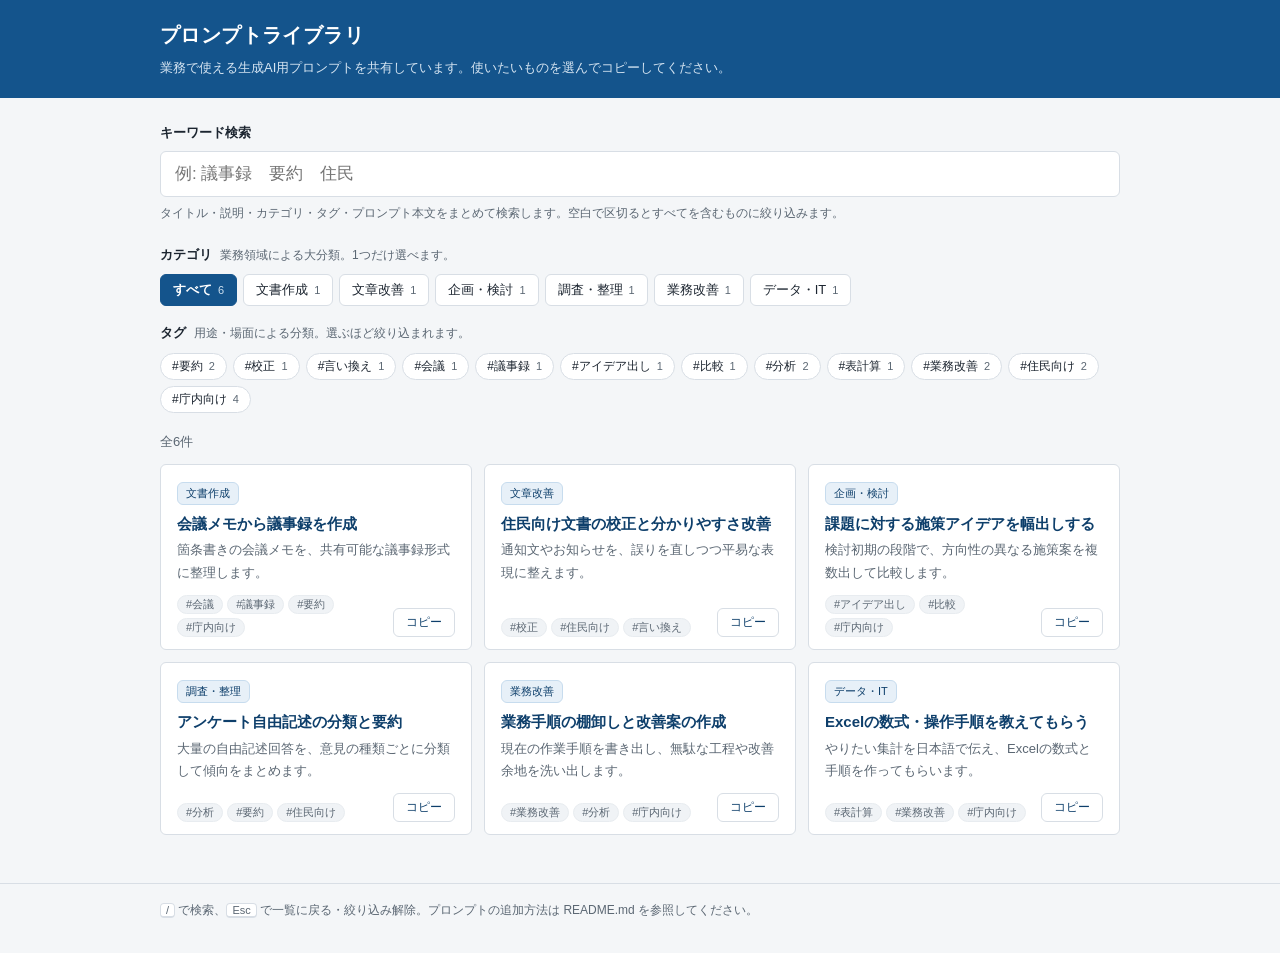
==== index.html @ f51a7790 "静的プロンプトライブラリの初期版を追加 庁内でAI用プロンプトを共有するための静的サイト。Markdownを原本とし、 DB・サーバサイド処理・外部CDN・ビルド工程を一切使用しない構成。  - pr" ====
<!DOCTYPE html>
<html lang="ja">
<head>
<meta charset="utf-8">
<meta name="viewport" content="width=device-width, initial-scale=1">
<title>プロンプトライブラリ</title>
<link rel="icon" href="data:image/svg+xml,%3Csvg xmlns=%27http://www.w3.org/2000/svg%27 viewBox=%270 0 16 16%27%3E%3Crect width=%2716%27 height=%2716%27 rx=%273%27 fill=%27%2314548c%27/%3E%3Cpath d=%27M4 5h8M4 8h8M4 11h5%27 stroke=%27%23fff%27 stroke-width=%271.5%27 stroke-linecap=%27round%27/%3E%3C/svg%3E">
<link rel="stylesheet" href="css/style.css">
</head>
<body>

<header class="site-header">
  <div class="container">
    <h1 class="site-title">プロンプトライブラリ</h1>
    <p class="site-lead">業務で使える生成AI用プロンプトを共有しています。使いたいものを選んでコピーしてください。</p>
  </div>
</header>

<main class="container">

  <div id="status" class="status">読み込んでいます…</div>

  <div id="app" hidden>

    <!-- 一覧 -->
    <div id="list-view">

      <div class="search-box">
        <label class="search-label" for="search">キーワード検索</label>
        <input id="search" class="search-input" type="search" autocomplete="off"
               placeholder="例: 議事録　要約　住民" aria-describedby="search-hint">
        <p id="search-hint" class="search-hint">
          タイトル・説明・カテゴリ・タグ・プロンプト本文をまとめて検索します。空白で区切るとすべてを含むものに絞り込みます。
        </p>
      </div>

      <section class="filter-group">
        <h2 class="filter-title">カテゴリ<span class="filter-note">業務領域による大分類。1つだけ選べます。</span></h2>
        <div id="category-filter" class="chips"></div>
      </section>

      <section class="filter-group">
        <h2 class="filter-title">タグ<span class="filter-note">用途・場面による分類。選ぶほど絞り込まれます。</span></h2>
        <div id="tag-filter" class="chips"></div>
      </section>

      <div id="active-filters" class="active-filters" hidden></div>

      <div class="results-header">
        <span id="count" class="count"></span>
      </div>

      <div id="results" class="results"></div>
    </div>

    <!-- 詳細 -->
    <article id="detail-view" class="detail" tabindex="-1" hidden></article>

  </div>
</main>

<footer class="site-footer">
  <div class="container">
    <p><kbd>/</kbd> で検索、<kbd>Esc</kbd> で一覧に戻る・絞り込み解除。プロンプトの追加方法は README.md を参照してください。</p>
  </div>
</footer>

<div id="live-region" class="sr-only" role="status" aria-live="polite"></div>

<script src="js/markdown.js"></script>
<script src="js/app.js"></script>
</body>
</html>
---- css/style.css ----
/* Prompt Library — 画面スタイル（外部フォント・CDN 不使用） */

:root {
  --ink: #1c2530;
  --ink-soft: #5b6773;
  --line: #d8dee5;
  --line-soft: #e8ecf0;
  --bg: #f4f6f8;
  --panel: #ffffff;
  --accent: #14548c;
  --accent-dark: #0e3f6b;
  --accent-soft: #e7f0f8;
  --radius: 6px;
}

* { box-sizing: border-box; }

/* hidden 属性を .active-filters などの display 指定より優先させる */
[hidden] { display: none !important; }

html { scroll-behavior: smooth; }

body {
  margin: 0;
  background: var(--bg);
  color: var(--ink);
  font-family: "Meiryo", "Yu Gothic UI", "Yu Gothic", "Hiragino Kaku Gothic ProN", sans-serif;
  font-size: 15px;
  line-height: 1.75;
}

.container {
  max-width: 1000px;
  margin: 0 auto;
  padding: 0 20px;
}

/* ---------- ヘッダー / フッター ---------- */

.site-header {
  background: var(--accent);
  color: #fff;
  padding: 18px 0;
}

.site-title {
  margin: 0;
  font-size: 20px;
  letter-spacing: .02em;
}

.site-lead {
  margin: 4px 0 0;
  font-size: 13px;
  color: #d6e5f2;
}

.site-footer {
  margin-top: 48px;
  padding: 16px 0 32px;
  border-top: 1px solid var(--line);
  color: var(--ink-soft);
  font-size: 12px;
}

.site-footer p { margin: 0; }

kbd {
  border: 1px solid var(--line);
  border-bottom-width: 2px;
  border-radius: 4px;
  padding: 0 5px;
  background: #fff;
  font-family: inherit;
  font-size: 11px;
}

/* ---------- 状態表示 ---------- */

.status {
  margin: 32px 0;
  color: var(--ink-soft);
}

.error {
  background: #fdf2f2;
  border: 1px solid #e6b8b8;
  border-left: 4px solid #b23b3b;
  border-radius: var(--radius);
  padding: 16px 20px;
  color: #7a2626;
}

.error p { margin: 0 0 8px; }
.error p:last-child { margin-bottom: 0; }
.error-hint { font-size: 13px; }

.notice {
  margin: 0 0 10px;
  padding: 8px 12px;
  background: #fdf7e3;
  border: 1px solid #e3d49a;
  border-radius: var(--radius);
  font-size: 13px;
  color: #6b5514;
}

/* ---------- 検索 ---------- */

.search-box {
  margin: 24px 0 20px;
}

.search-label {
  display: block;
  font-size: 13px;
  font-weight: bold;
  margin-bottom: 6px;
}

.search-input {
  width: 100%;
  padding: 12px 14px;
  font-size: 17px;
  font-family: inherit;
  color: var(--ink);
  background: var(--panel);
  border: 1px solid var(--line);
  border-radius: var(--radius);
}

.search-input:focus {
  outline: 2px solid var(--accent);
  outline-offset: 1px;
  border-color: var(--accent);
}

.search-hint {
  margin: 6px 0 0;
  font-size: 12px;
  color: var(--ink-soft);
}

/* ---------- 絞り込み ---------- */

.filter-group { margin-bottom: 16px; }

.filter-title {
  margin: 0 0 8px;
  font-size: 13px;
  font-weight: bold;
}

.filter-note {
  margin-left: 8px;
  font-weight: normal;
  color: var(--ink-soft);
  font-size: 12px;
}

.chips {
  display: flex;
  flex-wrap: wrap;
  gap: 6px;
}

.chip {
  display: inline-flex;
  align-items: center;
  gap: 6px;
  font: inherit;
  font-size: 13px;
  line-height: 1.4;
  cursor: pointer;
  background: var(--panel);
  color: var(--ink);
  border: 1px solid var(--line);
}

/* カテゴリは四角い区分、タグは丸いピルにして役割の違いを見た目で示す */
.chip-category {
  padding: 6px 12px;
  border-radius: var(--radius);
}

.chip-tag {
  padding: 4px 11px;
  border-radius: 999px;
  font-size: 12px;
}

.chip:hover { border-color: var(--accent); color: var(--accent); }

.chip:focus-visible {
  outline: 2px solid var(--accent);
  outline-offset: 1px;
}

.chip.is-on {
  background: var(--accent);
  border-color: var(--accent);
  color: #fff;
  font-weight: bold;
}

.chip.is-on:hover { background: var(--accent-dark); color: #fff; }

.chip.is-empty {
  color: #a7b0b9;
  background: #fafbfc;
}

.chip-count {
  font-size: 11px;
  color: var(--ink-soft);
  font-weight: normal;
}

.chip.is-on .chip-count { color: #cfe1f0; }
.chip.is-empty .chip-count { color: #bcc4cc; }

/* ---------- 現在の絞り込み ---------- */

.active-filters {
  display: flex;
  flex-wrap: wrap;
  align-items: center;
  gap: 8px;
  margin: 16px 0;
  padding: 10px 14px;
  background: var(--accent-soft);
  border: 1px solid #c7dcee;
  border-radius: var(--radius);
}

.active-label {
  font-size: 12px;
  font-weight: bold;
  color: var(--accent-dark);
}

.active-item {
  display: inline-flex;
  align-items: center;
  gap: 6px;
  font: inherit;
  font-size: 12px;
  padding: 3px 10px;
  background: var(--panel);
  border: 1px solid #b6cfe3;
  border-radius: 999px;
  color: var(--accent-dark);
  cursor: pointer;
}

.active-item:hover { background: #fff0f0; border-color: #d09a9a; color: #8a2b2b; }
.active-x { font-size: 14px; line-height: 1; }

.active-reset {
  margin-left: auto;
  font: inherit;
  font-size: 12px;
  padding: 3px 10px;
  background: transparent;
  border: 1px solid var(--accent);
  border-radius: var(--radius);
  color: var(--accent-dark);
  cursor: pointer;
}

.active-reset:hover { background: var(--accent); color: #fff; }

/* ---------- 一覧 ---------- */

.results-header {
  display: flex;
  align-items: baseline;
  margin: 18px 0 10px;
}

.count { font-size: 13px; color: var(--ink-soft); }

.results {
  display: grid;
  grid-template-columns: repeat(auto-fill, minmax(300px, 1fr));
  gap: 12px;
}

.card {
  display: flex;
  flex-direction: column;
  background: var(--panel);
  border: 1px solid var(--line);
  border-radius: var(--radius);
}

.card:hover { border-color: var(--accent); }

.card-main {
  display: block;
  padding: 14px 16px 10px;
  text-decoration: none;
  color: inherit;
  flex: 1;
}

.card-main:focus-visible {
  outline: 2px solid var(--accent);
  outline-offset: -2px;
}

.card-category {
  display: inline-block;
  font-size: 11px;
  padding: 1px 8px;
  border-radius: var(--radius);
  background: var(--accent-soft);
  color: var(--accent-dark);
  border: 1px solid #c7dcee;
}

.card-title {
  margin: 8px 0 4px;
  font-size: 15px;
  line-height: 1.5;
  color: var(--accent-dark);
}

.card-main:hover .card-title { text-decoration: underline; }

.card-description {
  margin: 0;
  font-size: 13px;
  color: var(--ink-soft);
}

.card-footer {
  display: flex;
  align-items: flex-end;
  justify-content: space-between;
  gap: 10px;
  padding: 0 16px 12px;
}

.card-tags, .detail-tags {
  display: flex;
  flex-wrap: wrap;
  gap: 4px;
}

.tag {
  font-size: 11px;
  padding: 1px 8px;
  border-radius: 999px;
  background: #f0f3f6;
  border: 1px solid var(--line-soft);
  color: var(--ink-soft);
}

.tag-button {
  font-family: inherit;
  cursor: pointer;
}

.tag-button:hover {
  background: var(--accent-soft);
  border-color: #c7dcee;
  color: var(--accent-dark);
}

.tag-button:focus-visible {
  outline: 2px solid var(--accent);
  outline-offset: 1px;
}

.empty {
  grid-column: 1 / -1;
  padding: 32px 0;
  text-align: center;
  color: var(--ink-soft);
}

.link-button {
  font: inherit;
  background: none;
  border: none;
  padding: 0 0 0 6px;
  color: var(--accent);
  text-decoration: underline;
  cursor: pointer;
}

/* ---------- ボタン ---------- */

.button {
  font: inherit;
  cursor: pointer;
  border-radius: var(--radius);
  white-space: nowrap;
}

.button:focus-visible {
  outline: 2px solid var(--accent);
  outline-offset: 2px;
}

.button-primary {
  padding: 10px 22px;
  font-size: 15px;
  font-weight: bold;
  background: var(--accent);
  border: 1px solid var(--accent);
  color: #fff;
}

.button-primary:hover { background: var(--accent-dark); }

.button-quiet {
  padding: 3px 12px;
  font-size: 12px;
  background: var(--panel);
  border: 1px solid var(--line);
  color: var(--accent-dark);
}

.button-quiet:hover { border-color: var(--accent); background: var(--accent-soft); }

.button.is-done {
  background: #1c6b45;
  border-color: #1c6b45;
  color: #fff;
}

/* ---------- 詳細 ---------- */

.detail { padding-bottom: 8px; }

.back-link {
  display: inline-block;
  margin: 20px 0 12px;
  font-size: 13px;
  color: var(--accent);
}

.detail-header {
  padding-bottom: 14px;
  border-bottom: 1px solid var(--line);
}

.detail-title {
  margin: 8px 0 6px;
  font-size: 22px;
  line-height: 1.5;
}

.detail-description {
  margin: 0 0 10px;
  color: var(--ink-soft);
}

.detail-section { margin-top: 24px; }

.detail-section h3 {
  margin: 0 0 8px;
  font-size: 15px;
  padding-left: 9px;
  border-left: 4px solid var(--accent);
}

.prose { font-size: 14px; }
.prose p { margin: 0 0 8px; }
.prose ul, .prose ol { margin: 0 0 8px; padding-left: 1.6em; }
.prose code {
  background: #eef1f4;
  border-radius: 3px;
  padding: 1px 4px;
  font-size: 13px;
}

.prompt-bar {
  display: flex;
  align-items: center;
  justify-content: space-between;
  gap: 12px;
  flex-wrap: wrap;
  margin-bottom: 10px;
}

.prompt-bar h3 { margin: 0; }

.prompt-body {
  margin: 0;
  padding: 16px 18px;
  background: var(--panel);
  border: 1px solid var(--line);
  border-radius: var(--radius);
  font-family: "Consolas", "Menlo", "Yu Gothic", monospace;
  font-size: 13.5px;
  line-height: 1.85;
  white-space: pre-wrap;
  word-break: break-word;
  overflow-wrap: anywhere;
}

/* ---------- 補助 ---------- */

.sr-only {
  position: absolute;
  width: 1px;
  height: 1px;
  padding: 0;
  margin: -1px;
  overflow: hidden;
  clip: rect(0 0 0 0);
  white-space: nowrap;
  border: 0;
}

@media (max-width: 640px) {
  .results { grid-template-columns: 1fr; }
  .container { padding: 0 14px; }
  .active-reset { margin-left: 0; }
}

/* 詳細を開いたときにフォーカスを移すが、輪郭線は表示しない */
.detail:focus { outline: none; }
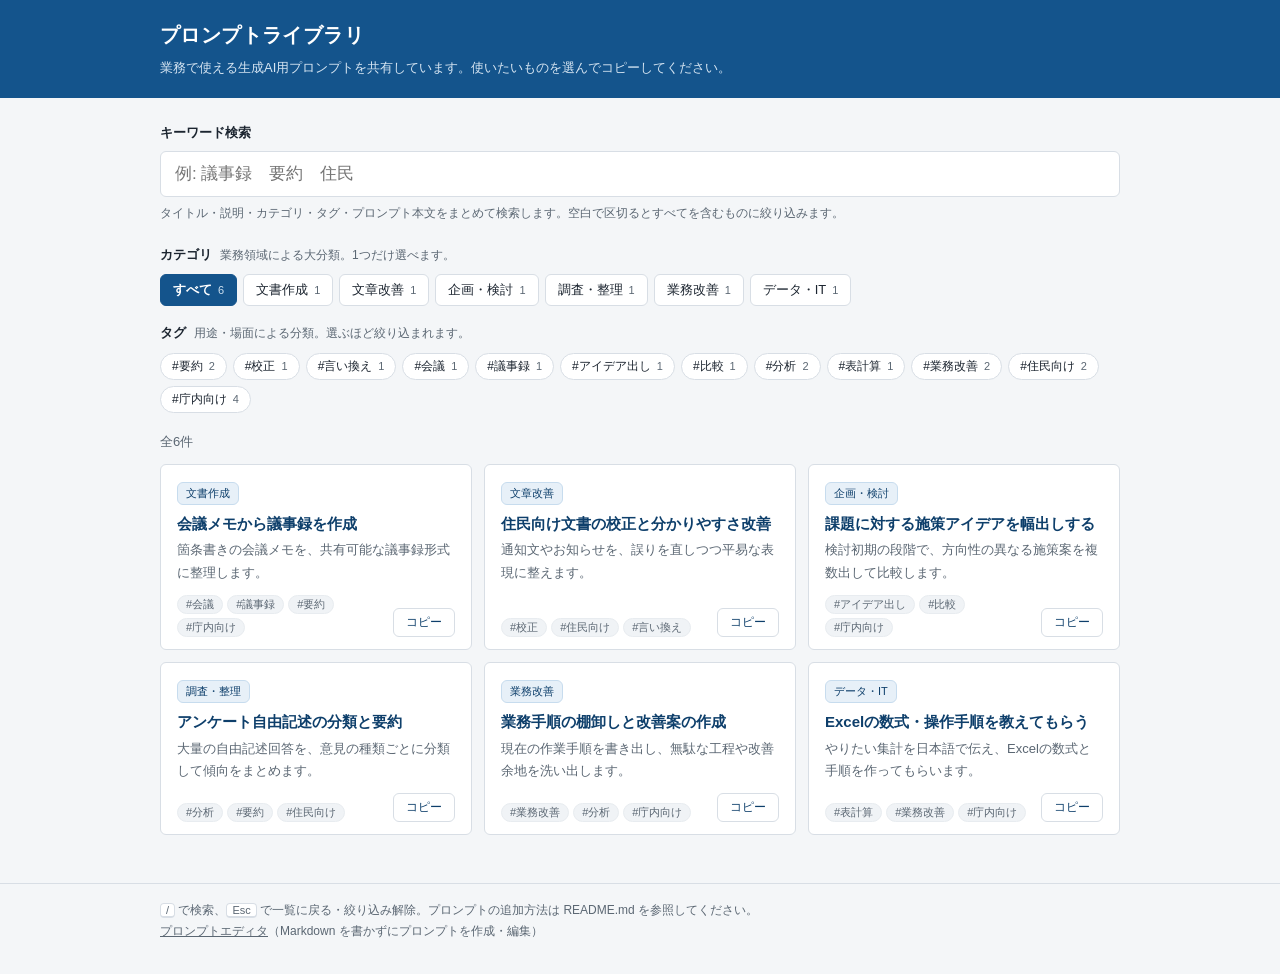
==== commit 0073bafc: "プロンプトエディタ(editor.html)を追加 Markdown を直接書かずにプロンプトを作成・編集できる支援ツールを追加した。 front matter・本文の解析ロジックは js/promp" ====
--- a/index.html
+++ b/index.html
@@ -62,11 +62,13 @@
 <footer class="site-footer">
   <div class="container">
     <p><kbd>/</kbd> で検索、<kbd>Esc</kbd> で一覧に戻る・絞り込み解除。プロンプトの追加方法は README.md を参照してください。</p>
+    <p class="footer-editor-link"><a href="editor.html">プロンプトエディタ</a>（Markdown を書かずにプロンプトを作成・編集）</p>
   </div>
 </footer>
 
 <div id="live-region" class="sr-only" role="status" aria-live="polite"></div>
 
+<script src="js/prompt-parser.js"></script>
 <script src="js/markdown.js"></script>
 <script src="js/app.js"></script>
 </body>
--- a/css/style.css
+++ b/css/style.css
@@ -64,6 +64,8 @@
 }
 
 .site-footer p { margin: 0; }
+.footer-editor-link { margin-top: 4px; }
+.footer-editor-link a { color: var(--ink-soft); }
 
 kbd {
   border: 1px solid var(--line);
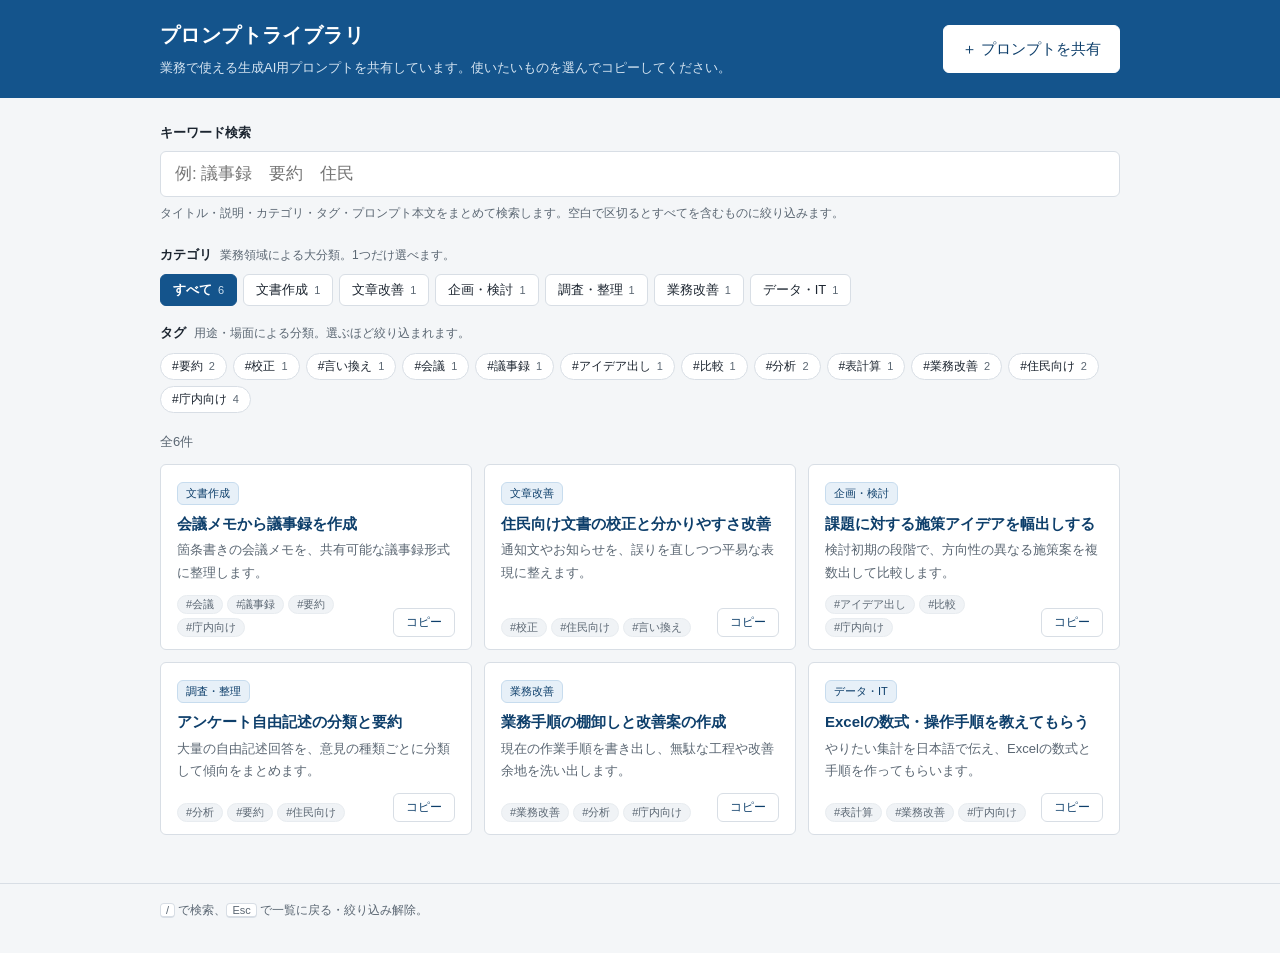
==== commit 7b15f760: "一般職員向けの導線を整理（プロンプトの共有・編集への入口を追加） README やファイル構成を意識しなくても「探す・共有する・改善する」を 直感的に行えるよう、静的構成のままナビゲーションを整理した" ====
--- a/index.html
+++ b/index.html
@@ -10,9 +10,12 @@
 <body>
 
 <header class="site-header">
-  <div class="container">
-    <h1 class="site-title">プロンプトライブラリ</h1>
-    <p class="site-lead">業務で使える生成AI用プロンプトを共有しています。使いたいものを選んでコピーしてください。</p>
+  <div class="container site-header-inner">
+    <div class="site-header-text">
+      <h1 class="site-title">プロンプトライブラリ</h1>
+      <p class="site-lead">業務で使える生成AI用プロンプトを共有しています。使いたいものを選んでコピーしてください。</p>
+    </div>
+    <a class="button button-cta" href="editor.html">＋ プロンプトを共有</a>
   </div>
 </header>
 
@@ -61,8 +64,7 @@
 
 <footer class="site-footer">
   <div class="container">
-    <p><kbd>/</kbd> で検索、<kbd>Esc</kbd> で一覧に戻る・絞り込み解除。プロンプトの追加方法は README.md を参照してください。</p>
-    <p class="footer-editor-link"><a href="editor.html">プロンプトエディタ</a>（Markdown を書かずにプロンプトを作成・編集）</p>
+    <p><kbd>/</kbd> で検索、<kbd>Esc</kbd> で一覧に戻る・絞り込み解除。</p>
   </div>
 </footer>
 
--- a/css/style.css
+++ b/css/style.css
@@ -43,6 +43,14 @@
   padding: 18px 0;
 }
 
+.site-header-inner {
+  display: flex;
+  align-items: center;
+  justify-content: space-between;
+  flex-wrap: wrap;
+  gap: 12px;
+}
+
 .site-title {
   margin: 0;
   font-size: 20px;
@@ -55,6 +63,25 @@
   color: #d6e5f2;
 }
 
+/* ヘッダー上の主要導線（新しいプロンプトを共有する） */
+.button-cta {
+  flex-shrink: 0;
+  padding: 10px 18px;
+  font-size: 14px;
+  font-weight: bold;
+  background: #fff;
+  border: 1px solid #fff;
+  color: var(--accent-dark);
+  text-decoration: none;
+}
+
+.button-cta:hover { background: #eef4fa; }
+
+.button-cta:focus-visible {
+  outline: 2px solid #fff;
+  outline-offset: 2px;
+}
+
 .site-footer {
   margin-top: 48px;
   padding: 16px 0 32px;
@@ -64,8 +91,6 @@
 }
 
 .site-footer p { margin: 0; }
-.footer-editor-link { margin-top: 4px; }
-.footer-editor-link a { color: var(--ink-soft); }
 
 kbd {
   border: 1px solid var(--line);
@@ -395,10 +420,12 @@
 /* ---------- ボタン ---------- */
 
 .button {
+  display: inline-block;
   font: inherit;
   cursor: pointer;
   border-radius: var(--radius);
   white-space: nowrap;
+  text-decoration: none;
 }
 
 .button:focus-visible {
@@ -489,6 +516,13 @@
 }
 
 .prompt-bar h3 { margin: 0; }
+
+.prompt-bar-actions {
+  display: flex;
+  align-items: center;
+  gap: 10px;
+  flex-wrap: wrap;
+}
 
 .prompt-body {
   margin: 0;
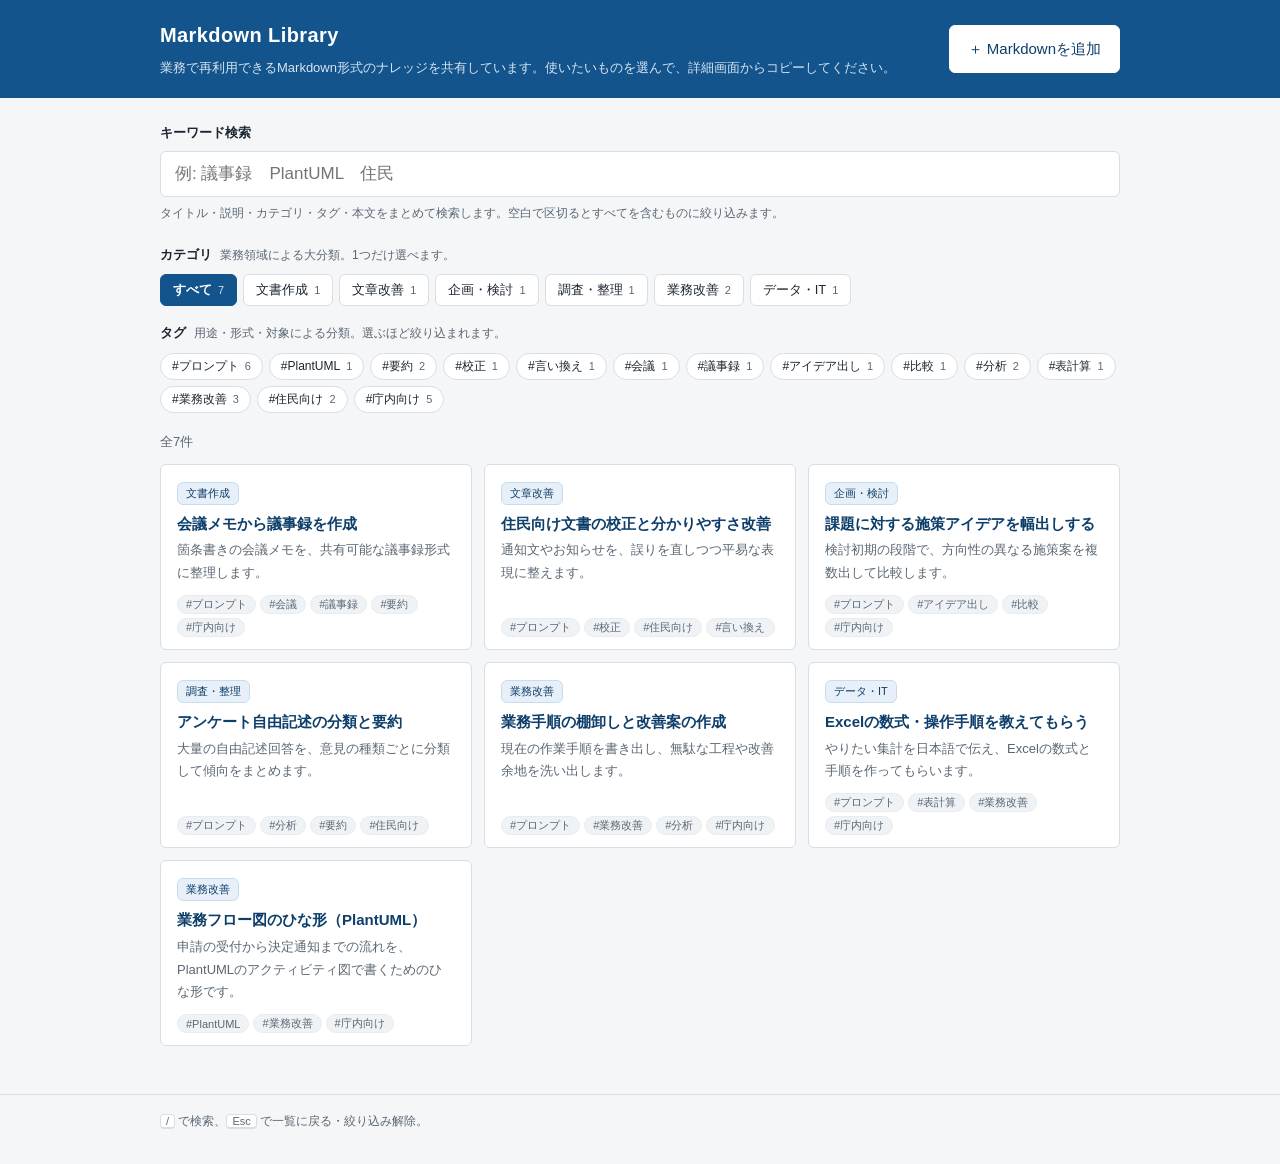
==== commit 5a4d0e31: "プロンプトライブラリを汎用の Markdown Library へ一般化 - prompts/ → entries/、manifest.json の prompts → entries に変更 - j" ====
--- a/index.html
+++ b/index.html
@@ -3,7 +3,7 @@
 <head>
 <meta charset="utf-8">
 <meta name="viewport" content="width=device-width, initial-scale=1">
-<title>プロンプトライブラリ</title>
+<title>Markdown Library</title>
 <link rel="icon" href="data:image/svg+xml,%3Csvg xmlns=%27http://www.w3.org/2000/svg%27 viewBox=%270 0 16 16%27%3E%3Crect width=%2716%27 height=%2716%27 rx=%273%27 fill=%27%2314548c%27/%3E%3Cpath d=%27M4 5h8M4 8h8M4 11h5%27 stroke=%27%23fff%27 stroke-width=%271.5%27 stroke-linecap=%27round%27/%3E%3C/svg%3E">
 <link rel="stylesheet" href="css/style.css">
 </head>
@@ -12,10 +12,10 @@
 <header class="site-header">
   <div class="container site-header-inner">
     <div class="site-header-text">
-      <h1 class="site-title">プロンプトライブラリ</h1>
-      <p class="site-lead">業務で使える生成AI用プロンプトを共有しています。使いたいものを選んでコピーしてください。</p>
+      <h1 class="site-title">Markdown Library</h1>
+      <p class="site-lead">業務で再利用できるMarkdown形式のナレッジを共有しています。使いたいものを選んで、詳細画面からコピーしてください。</p>
     </div>
-    <a class="button button-cta" href="editor.html">＋ プロンプトを共有</a>
+    <a class="button button-cta" href="editor.html">＋ Markdownを追加</a>
   </div>
 </header>
 
@@ -28,12 +28,14 @@
     <!-- 一覧 -->
     <div id="list-view">
 
+      <p id="skipped" class="notice" hidden></p>
+
       <div class="search-box">
         <label class="search-label" for="search">キーワード検索</label>
         <input id="search" class="search-input" type="search" autocomplete="off"
-               placeholder="例: 議事録　要約　住民" aria-describedby="search-hint">
+               placeholder="例: 議事録　PlantUML　住民" aria-describedby="search-hint">
         <p id="search-hint" class="search-hint">
-          タイトル・説明・カテゴリ・タグ・プロンプト本文をまとめて検索します。空白で区切るとすべてを含むものに絞り込みます。
+          タイトル・説明・カテゴリ・タグ・本文をまとめて検索します。空白で区切るとすべてを含むものに絞り込みます。
         </p>
       </div>
 
@@ -43,7 +45,7 @@
       </section>
 
       <section class="filter-group">
-        <h2 class="filter-title">タグ<span class="filter-note">用途・場面による分類。選ぶほど絞り込まれます。</span></h2>
+        <h2 class="filter-title">タグ<span class="filter-note">用途・形式・対象による分類。選ぶほど絞り込まれます。</span></h2>
         <div id="tag-filter" class="chips"></div>
       </section>
 
@@ -70,8 +72,9 @@
 
 <div id="live-region" class="sr-only" role="status" aria-live="polite"></div>
 
-<script src="js/prompt-parser.js"></script>
+<script src="js/entry-parser.js"></script>
 <script src="js/markdown.js"></script>
+<script src="js/clipboard.js"></script>
 <script src="js/app.js"></script>
 </body>
 </html>
--- a/css/style.css
+++ b/css/style.css
@@ -1,4 +1,4 @@
-/* Prompt Library — 画面スタイル（外部フォント・CDN 不使用） */
+/* Markdown Library — 画面スタイル（外部フォント・CDN 不使用） */
 
 :root {
   --ink: #1c2530;
@@ -63,7 +63,7 @@
   color: #d6e5f2;
 }
 
-/* ヘッダー上の主要導線（新しいプロンプトを共有する） */
+/* ヘッダー上の主要導線（Markdown を追加する） */
 .button-cta {
   flex-shrink: 0;
   padding: 10px 18px;
@@ -487,55 +487,101 @@
   color: var(--ink-soft);
 }
 
-.detail-section { margin-top: 24px; }
-
-.detail-section h3 {
-  margin: 0 0 8px;
-  font-size: 15px;
-  padding-left: 9px;
-  border-left: 4px solid var(--accent);
-}
-
-.prose { font-size: 14px; }
-.prose p { margin: 0 0 8px; }
-.prose ul, .prose ol { margin: 0 0 8px; padding-left: 1.6em; }
-.prose code {
+/* 詳細画面の操作（Markdownをコピー・編集） */
+.detail-actions {
+  display: flex;
+  align-items: center;
+  gap: 10px;
+  flex-wrap: wrap;
+  margin: 16px 0 4px;
+}
+
+.detail-actions-note {
+  flex-basis: 100%;
+  margin: 0;
+  font-size: 12px;
+  color: var(--ink-soft);
+}
+
+/* ---------- Markdown 本文 ---------- */
+/* 見出しは文書構造上 h3〜h6 で出力し、見た目は元のレベル（md-h1〜md-h6）に合わせる */
+
+.markdown-body {
+  margin-top: 20px;
+  font-size: 14px;
+  overflow-wrap: anywhere;
+}
+
+.markdown-body > :first-child { margin-top: 0; }
+
+.markdown-body h3,
+.markdown-body h4,
+.markdown-body h5,
+.markdown-body h6 {
+  margin: 24px 0 8px;
+  line-height: 1.5;
+}
+
+.markdown-body .md-h1 { font-size: 19px; padding-bottom: 4px; border-bottom: 1px solid var(--line); }
+.markdown-body .md-h2 { font-size: 16px; padding-left: 9px; border-left: 4px solid var(--accent); }
+.markdown-body .md-h3 { font-size: 15px; }
+.markdown-body .md-h4,
+.markdown-body .md-h5,
+.markdown-body .md-h6 { font-size: 14px; }
+
+.markdown-body p { margin: 0 0 10px; }
+.markdown-body ul, .markdown-body ol { margin: 0 0 10px; padding-left: 1.6em; }
+.markdown-body li > ul, .markdown-body li > ol { margin-bottom: 0; }
+.markdown-body hr { margin: 20px 0; border: 0; border-top: 1px solid var(--line); }
+
+.markdown-body code {
   background: #eef1f4;
   border-radius: 3px;
   padding: 1px 4px;
-  font-size: 13px;
-}
-
-.prompt-bar {
+  font-family: "Consolas", "Menlo", "Yu Gothic", monospace;
+  font-size: 13px;
+}
+
+/* コードブロック（言語名とコピーボタン付き） */
+.code-block {
+  margin: 0 0 14px;
+  background: var(--panel);
+  border: 1px solid var(--line);
+  border-radius: var(--radius);
+}
+
+.code-block-bar {
   display: flex;
   align-items: center;
   justify-content: space-between;
-  gap: 12px;
-  flex-wrap: wrap;
-  margin-bottom: 10px;
-}
-
-.prompt-bar h3 { margin: 0; }
-
-.prompt-bar-actions {
-  display: flex;
-  align-items: center;
   gap: 10px;
-  flex-wrap: wrap;
-}
-
-.prompt-body {
+  padding: 4px 8px 4px 14px;
+  background: #f7f9fb;
+  border-bottom: 1px solid var(--line-soft);
+  border-radius: var(--radius) var(--radius) 0 0;
+}
+
+.code-lang {
+  font-family: "Consolas", "Menlo", "Yu Gothic", monospace;
+  font-size: 12px;
+  color: var(--ink-soft);
+}
+
+.code-block pre {
   margin: 0;
-  padding: 16px 18px;
-  background: var(--panel);
-  border: 1px solid var(--line);
-  border-radius: var(--radius);
+  padding: 14px 18px;
   font-family: "Consolas", "Menlo", "Yu Gothic", monospace;
   font-size: 13.5px;
   line-height: 1.85;
   white-space: pre-wrap;
   word-break: break-word;
   overflow-wrap: anywhere;
+}
+
+.markdown-body .code-block code {
+  padding: 0;
+  background: none;
+  font-size: inherit;
 }
 
 /* ---------- 補助 ---------- */
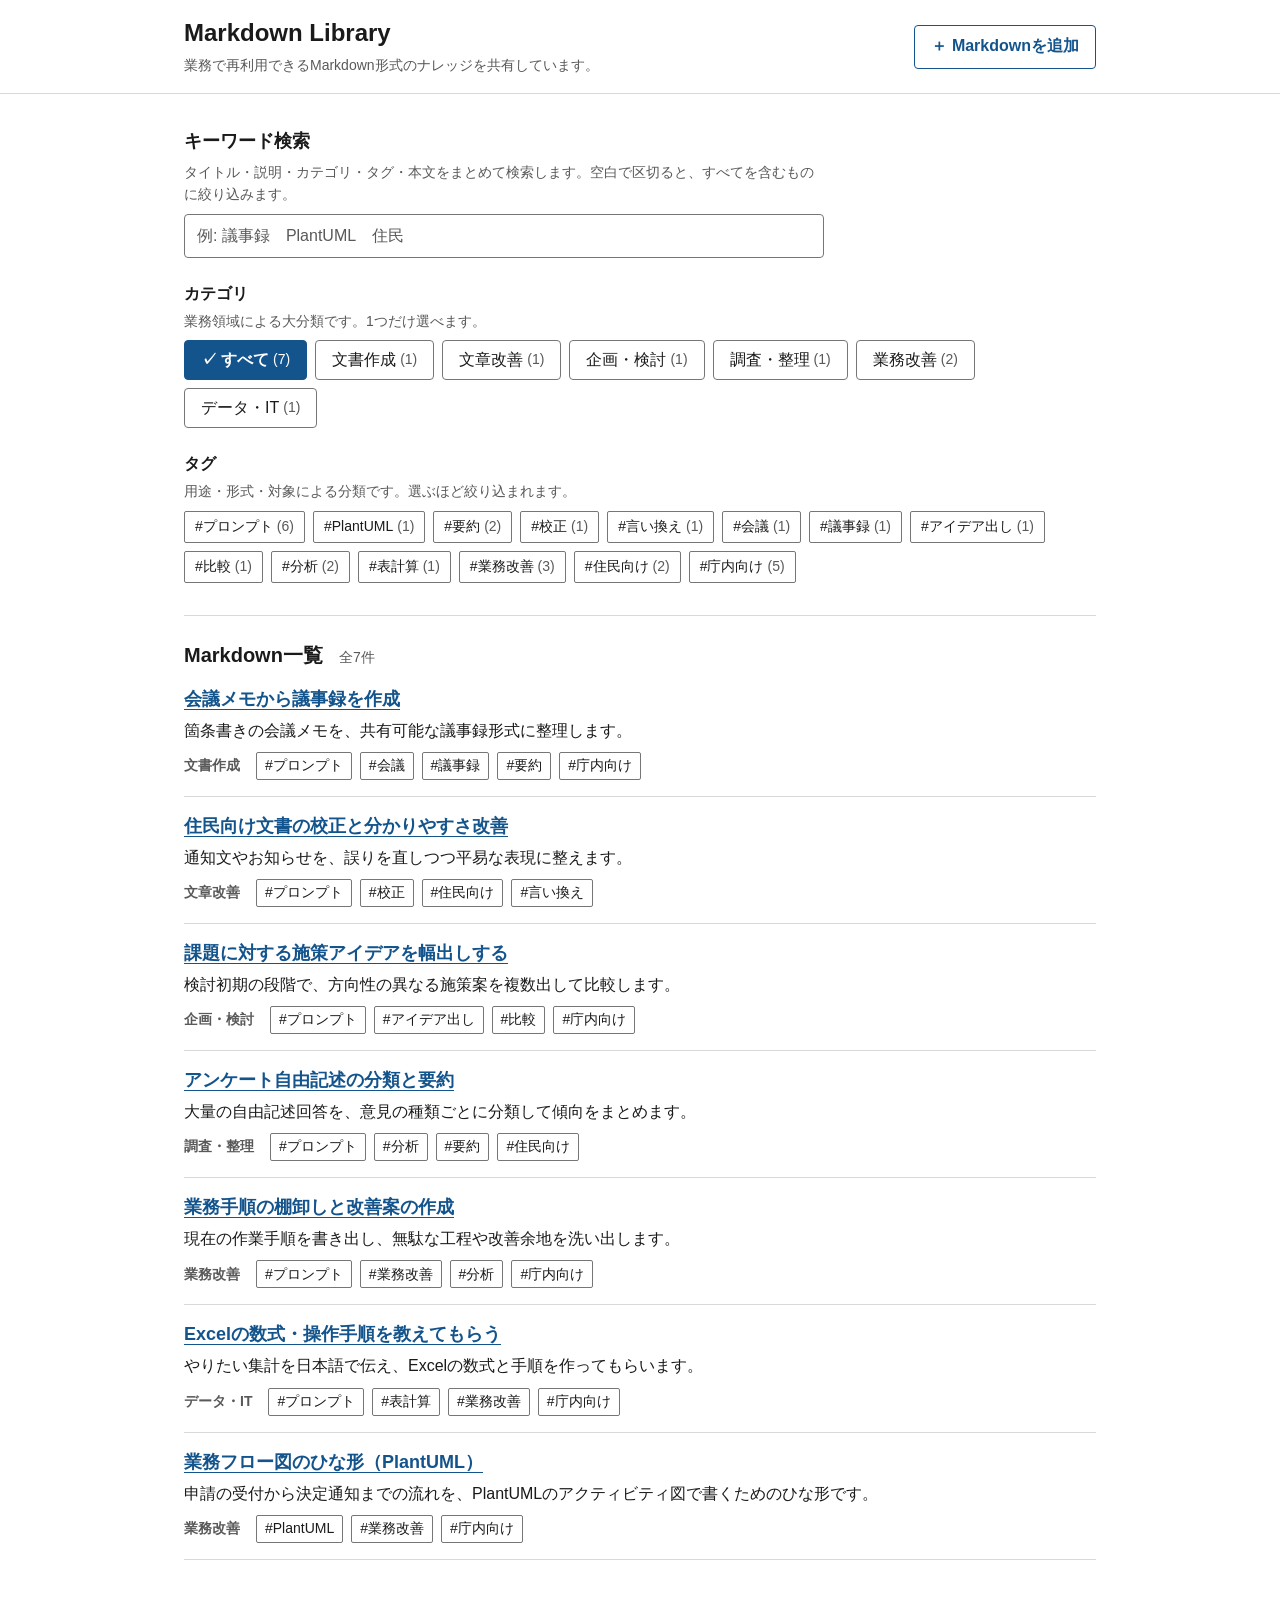
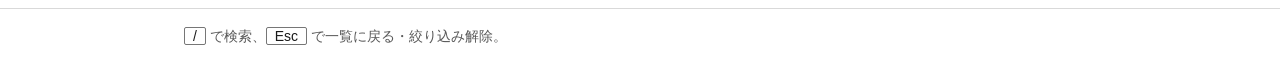
==== commit be13ed01: "UI/UXを行政系の実用サイト向けに見直し（DADSの設計思想を参考） - 全面ブルーのヘッダーとヒーロー風CTAを廃止し、白地の軽量なサイトヘッダーへ変更 - 色・余白(4/8/16/24/32/4" ====
--- a/index.html
+++ b/index.html
@@ -13,9 +13,9 @@
   <div class="container site-header-inner">
     <div class="site-header-text">
       <h1 class="site-title">Markdown Library</h1>
-      <p class="site-lead">業務で再利用できるMarkdown形式のナレッジを共有しています。使いたいものを選んで、詳細画面からコピーしてください。</p>
+      <p class="site-lead">業務で再利用できるMarkdown形式のナレッジを共有しています。</p>
     </div>
-    <a class="button button-cta" href="editor.html">＋ Markdownを追加</a>
+    <a class="button button-secondary" href="editor.html">＋ Markdownを追加</a>
   </div>
 </header>
 
@@ -28,30 +28,33 @@
     <!-- 一覧 -->
     <div id="list-view">
 
-      <p id="skipped" class="notice" hidden></p>
+      <p id="skipped" class="notice notice-warning" hidden></p>
 
       <div class="search-box">
         <label class="search-label" for="search">キーワード検索</label>
-        <input id="search" class="search-input" type="search" autocomplete="off"
+        <p id="search-hint" class="support-text">
+          タイトル・説明・カテゴリ・タグ・本文をまとめて検索します。空白で区切ると、すべてを含むものに絞り込みます。
+        </p>
+        <input id="search" class="input search-input" type="search" autocomplete="off"
                placeholder="例: 議事録　PlantUML　住民" aria-describedby="search-hint">
-        <p id="search-hint" class="search-hint">
-          タイトル・説明・カテゴリ・タグ・本文をまとめて検索します。空白で区切るとすべてを含むものに絞り込みます。
-        </p>
       </div>
 
-      <section class="filter-group">
-        <h2 class="filter-title">カテゴリ<span class="filter-note">業務領域による大分類。1つだけ選べます。</span></h2>
+      <div class="filter-group">
+        <h2 class="filter-title">カテゴリ</h2>
+        <p class="support-text">業務領域による大分類です。1つだけ選べます。</p>
         <div id="category-filter" class="chips"></div>
-      </section>
+      </div>
 
-      <section class="filter-group">
-        <h2 class="filter-title">タグ<span class="filter-note">用途・形式・対象による分類。選ぶほど絞り込まれます。</span></h2>
+      <div class="filter-group">
+        <h2 class="filter-title">タグ</h2>
+        <p class="support-text">用途・形式・対象による分類です。選ぶほど絞り込まれます。</p>
         <div id="tag-filter" class="chips"></div>
-      </section>
+      </div>
 
       <div id="active-filters" class="active-filters" hidden></div>
 
       <div class="results-header">
+        <h2 class="results-title">Markdown一覧</h2>
         <span id="count" class="count"></span>
       </div>
 
--- a/css/style.css
+++ b/css/style.css
@@ -1,46 +1,114 @@
-/* Markdown Library — 画面スタイル（外部フォント・CDN 不使用） */
+/*
+ * Markdown Library — 画面共通スタイル（外部フォント・CDN 不使用）
+ *
+ * 業務で「検索して、読んで、再利用する」ための実用サイトとして、
+ * 装飾を抑え、情報の階層・余白・操作の重要度で構成する。
+ * デジタル庁デザインシステム（DADS）の設計思想（階層・可読性・規則的な余白・
+ * ボタンの役割分担・フォーカスの視認性）を、この規模に必要な分だけ取り入れている。
+ *
+ * 目次
+ *   1. デザイントークン
+ *   2. 基本
+ *   3. レイアウト（ヘッダー・フッター）
+ *   4. 部品（リンク・ボタン・フォーム・通知・チップ・タグ）
+ *   5. 一覧画面
+ *   6. 詳細画面・Markdown 本文
+ *   7. 補助・レスポンシブ
+ */
+
+/* ---------- 1. デザイントークン ---------- */
 
 :root {
-  --ink: #1c2530;
-  --ink-soft: #5b6773;
-  --line: #d8dee5;
-  --line-soft: #e8ecf0;
-  --bg: #f4f6f8;
-  --panel: #ffffff;
-  --accent: #14548c;
+  /* 色: 白地・濃い文字・控えめな罫線を基本とし、アクセントは「リンクと主要操作」に限る */
+  --ink: #1a1a1a;          /* 本文 */
+  --ink-soft: #595959;     /* 補助情報（白地で 7:1） */
+  --line: #d9d9d9;         /* 区切りの罫線 */
+  --border: #767676;       /* 入力欄・操作部品の枠線（白地で 4.5:1） */
+  --surface: #f5f5f5;      /* コードや通知などの薄い面 */
+  --accent: #14548c;       /* リンク・主要操作（白地で 7.9:1） */
   --accent-dark: #0e3f6b;
-  --accent-soft: #e7f0f8;
-  --radius: 6px;
-}
+  --accent-tint: #e8f0f7;
+  --danger: #b3261e;
+  --danger-tint: #fdf0ef;
+  --success: #1d6b3f;
+  --success-tint: #eaf5ee;
+  --warning-ink: #5c4400;
+  --warning-line: #b78103;
+  --warning-tint: #fff8e1;
+  --focus-ink: #1a1a1a;
+  --focus-ring: #ffd43d;
+
+  /* 余白: 4px を最小に 8px 基準で段階を限る（rem で文字サイズ設定に追従） */
+  --s1: 0.25rem;  /*  4px */
+  --s2: 0.5rem;   /*  8px */
+  --s3: 1rem;     /* 16px */
+  --s4: 1.5rem;   /* 24px */
+  --s5: 2rem;     /* 32px */
+  --s6: 3rem;     /* 48px */
+
+  /* 文字サイズ（14 / 16 / 18 / 20 / 24 / 28px） */
+  --fs-small: 0.875rem;
+  --fs-base: 1rem;
+  --fs-lg: 1.125rem;
+  --fs-xl: 1.25rem;
+  --fs-2xl: 1.5rem;
+  --fs-3xl: 1.75rem;
+
+  /* 角丸は「操作部品」だけ。面・コード・通知は角を丸めない */
+  --radius-control: 4px;
+  --radius-tag: 2px;
+
+  --tap: 2.75rem;  /* 44px: 押しやすさの基準 */
+
+  /* 外部フォントは使わず、各 OS に標準で入っている日本語フォントを使う */
+  --font-sans: "Noto Sans JP", "Hiragino Sans", "Hiragino Kaku Gothic ProN",
+    "BIZ UDPGothic", "Yu Gothic UI", "Meiryo UI", "Meiryo", sans-serif;
+  --font-mono: ui-monospace, "Cascadia Mono", "Consolas", "BIZ UDGothic",
+    "Menlo", "Osaka-Mono", "MS Gothic", monospace;
+}
+
+/* ---------- 2. 基本 ---------- */
 
 * { box-sizing: border-box; }
 
-/* hidden 属性を .active-filters などの display 指定より優先させる */
+/* hidden 属性を display 指定より優先させる */
 [hidden] { display: none !important; }
 
-html { scroll-behavior: smooth; }
+html { -webkit-text-size-adjust: 100%; }
+
+@media (prefers-reduced-motion: no-preference) {
+  html { scroll-behavior: smooth; }
+}
 
 body {
   margin: 0;
-  background: var(--bg);
+  background: #fff;
   color: var(--ink);
-  font-family: "Meiryo", "Yu Gothic UI", "Yu Gothic", "Hiragino Kaku Gothic ProN", sans-serif;
-  font-size: 15px;
-  line-height: 1.75;
-}
+  font-family: var(--font-sans);
+  font-size: var(--fs-base);
+  line-height: 1.7;
+}
+
+/* フォーカスは常に表示する（キーボード操作）。黄色の内側＋黒の外側で、どの背景でも見える */
+:focus-visible {
+  outline: 3px solid var(--focus-ink);
+  outline-offset: 2px;
+  box-shadow: 0 0 0 2px var(--focus-ring);
+}
+
+/* 詳細を開いたときにフォーカスを移すが、輪郭線は表示しない */
+.detail:focus { outline: none; box-shadow: none; }
+
+/* ---------- 3. レイアウト ---------- */
 
 .container {
-  max-width: 1000px;
+  max-width: 60rem;
   margin: 0 auto;
-  padding: 0 20px;
-}
-
-/* ---------- ヘッダー / フッター ---------- */
+  padding: 0 var(--s4);
+}
 
 .site-header {
-  background: var(--accent);
-  color: #fff;
-  padding: 18px 0;
+  border-bottom: 1px solid var(--line);
 }
 
 .site-header-inner {
@@ -48,467 +116,549 @@
   align-items: center;
   justify-content: space-between;
   flex-wrap: wrap;
-  gap: 12px;
+  gap: var(--s2) var(--s4);
+  padding-top: var(--s3);
+  padding-bottom: var(--s3);
 }
 
 .site-title {
   margin: 0;
-  font-size: 20px;
-  letter-spacing: .02em;
-}
+  font-size: var(--fs-2xl);
+  font-weight: 700;
+  line-height: 1.4;
+}
+
+.site-title a {
+  color: inherit;
+  text-decoration: none;
+}
+
+.site-title a:hover { text-decoration: underline; }
 
 .site-lead {
-  margin: 4px 0 0;
-  font-size: 13px;
-  color: #d6e5f2;
-}
-
-/* ヘッダー上の主要導線（Markdown を追加する） */
-.button-cta {
-  flex-shrink: 0;
-  padding: 10px 18px;
-  font-size: 14px;
-  font-weight: bold;
+  margin: var(--s1) 0 0;
+  font-size: var(--fs-small);
+  color: var(--ink-soft);
+}
+
+.site-footer {
+  margin-top: var(--s6);
+  padding: var(--s3) 0 var(--s5);
+  border-top: 1px solid var(--line);
+  color: var(--ink-soft);
+  font-size: var(--fs-small);
+}
+
+.site-footer p { margin: 0; }
+
+kbd {
+  padding: 0 var(--s2);
+  border: 1px solid var(--border);
+  border-radius: var(--radius-tag);
+  font-family: inherit;
+  font-size: var(--fs-small);
   background: #fff;
-  border: 1px solid #fff;
+  color: var(--ink);
+}
+
+/* ---------- 4. 部品 ---------- */
+
+/* リンク: 常に下線を付け、色だけに頼らない */
+a {
+  color: var(--accent);
+  text-decoration: underline;
+  text-decoration-thickness: 1px;
+  text-underline-offset: 0.2em;
+}
+
+a:hover {
   color: var(--accent-dark);
+  text-decoration-thickness: 3px;
+}
+
+/* ボタン: 塗り（主要操作）／枠線（副次）／文字のみ（補助）の3段階 */
+.button {
+  display: inline-flex;
+  align-items: center;
+  justify-content: center;
+  min-height: var(--tap);
+  padding: 0 var(--s3);
+  font: inherit;
+  font-weight: 700;
+  line-height: 1.4;
+  white-space: nowrap;
   text-decoration: none;
-}
-
-.button-cta:hover { background: #eef4fa; }
-
-.button-cta:focus-visible {
-  outline: 2px solid #fff;
-  outline-offset: 2px;
-}
-
-.site-footer {
-  margin-top: 48px;
-  padding: 16px 0 32px;
-  border-top: 1px solid var(--line);
-  color: var(--ink-soft);
-  font-size: 12px;
-}
-
-.site-footer p { margin: 0; }
-
-kbd {
+  border: 1px solid transparent;
+  border-radius: var(--radius-control);
+  cursor: pointer;
+}
+
+.button:hover { text-decoration: none; }
+
+.button-primary {
+  background: var(--accent);
+  border-color: var(--accent);
+  color: #fff;
+}
+
+.button-primary:hover { background: var(--accent-dark); border-color: var(--accent-dark); color: #fff; }
+
+.button-secondary {
+  background: #fff;
+  border-color: var(--accent);
+  color: var(--accent);
+}
+
+.button-secondary:hover { background: var(--accent-tint); color: var(--accent-dark); }
+
+.button-text {
+  padding: 0 var(--s2);
+  background: none;
+  color: var(--accent);
+  font-weight: 400;
+  text-decoration: underline;
+  text-decoration-thickness: 1px;
+  text-underline-offset: 0.2em;
+}
+
+.button-text:hover {
+  color: var(--accent-dark);
+  text-decoration: underline;
+  text-decoration-thickness: 3px;
+}
+
+/* 本文中の操作（コードブロックのコピーなど）に使う小さめの枠線ボタン */
+.button-quiet {
+  min-height: 2rem;
+  padding: 0 var(--s3);
+  font-size: var(--fs-small);
+  font-weight: 400;
+  background: #fff;
+  border-color: var(--border);
+  color: var(--ink);
+}
+
+.button-quiet:hover { border-color: var(--ink); background: var(--surface); color: var(--ink); }
+
+.button:disabled {
+  background: #e8e8e8;
+  border-color: var(--line);
+  color: var(--ink-soft);
+  cursor: not-allowed;
+}
+
+/* コピー済みなどの完了表示（文言も変わるため、色だけで伝えない） */
+.button.is-done {
+  background: var(--success);
+  border-color: var(--success);
+  color: #fff;
+}
+
+.button-quiet.is-done {
+  background: var(--success-tint);
+  border-color: var(--success);
+  color: var(--success);
+}
+
+/* コピーの結果で文言の長さが変わっても、ボタンの幅を動かさない */
+[data-copy-entry] { min-width: 11.5em; }
+.code-copy { min-width: 9.75em; }
+
+/* フォーム部品 */
+.input {
+  display: block;
+  width: 100%;
+  min-height: var(--tap);
+  padding: var(--s2) 0.75rem;
+  font: inherit;
+  line-height: 1.5;
+  color: var(--ink);
+  background: #fff;
+  border: 1px solid var(--border);
+  border-radius: var(--radius-control);
+}
+
+.input:hover { border-color: var(--ink); }
+.input::placeholder { color: var(--ink-soft); opacity: 1; }
+
+.input[aria-invalid="true"] {
+  border-color: var(--danger);
+  box-shadow: inset 0 0 0 1px var(--danger);
+}
+
+.support-text {
+  margin: 0 0 var(--s2);
+  font-size: var(--fs-small);
+  line-height: 1.6;
+  color: var(--ink-soft);
+}
+
+/* 通知: 面の色だけでなく、先頭の語（注意・エラー）でも種類を伝える */
+.notice {
+  margin: 0 0 var(--s4);
+  padding: var(--s3);
+  background: var(--surface);
   border: 1px solid var(--line);
-  border-bottom-width: 2px;
-  border-radius: 4px;
-  padding: 0 5px;
-  background: #fff;
-  font-family: inherit;
-  font-size: 11px;
-}
-
-/* ---------- 状態表示 ---------- */
+}
+
+.notice-warning {
+  background: var(--warning-tint);
+  border-color: var(--warning-line);
+  color: var(--ink);
+}
+
+.notice-warning::before {
+  content: "注意：";
+  font-weight: 700;
+  color: var(--warning-ink);
+}
 
 .status {
-  margin: 32px 0;
+  margin: var(--s5) 0;
   color: var(--ink-soft);
 }
 
 .error {
-  background: #fdf2f2;
-  border: 1px solid #e6b8b8;
-  border-left: 4px solid #b23b3b;
-  border-radius: var(--radius);
-  padding: 16px 20px;
-  color: #7a2626;
-}
-
-.error p { margin: 0 0 8px; }
+  padding: var(--s3);
+  background: var(--danger-tint);
+  border: 1px solid var(--danger);
+}
+
+.error p { margin: 0 0 var(--s2); }
 .error p:last-child { margin-bottom: 0; }
-.error-hint { font-size: 13px; }
-
-.notice {
-  margin: 0 0 10px;
-  padding: 8px 12px;
-  background: #fdf7e3;
-  border: 1px solid #e3d49a;
-  border-radius: var(--radius);
-  font-size: 13px;
-  color: #6b5514;
-}
-
-/* ---------- 検索 ---------- */
-
-.search-box {
-  margin: 24px 0 20px;
-}
-
-.search-label {
-  display: block;
-  font-size: 13px;
-  font-weight: bold;
-  margin-bottom: 6px;
-}
-
-.search-input {
-  width: 100%;
-  padding: 12px 14px;
-  font-size: 17px;
-  font-family: inherit;
-  color: var(--ink);
-  background: var(--panel);
-  border: 1px solid var(--line);
-  border-radius: var(--radius);
-}
-
-.search-input:focus {
-  outline: 2px solid var(--accent);
-  outline-offset: 1px;
-  border-color: var(--accent);
-}
-
-.search-hint {
-  margin: 6px 0 0;
-  font-size: 12px;
-  color: var(--ink-soft);
-}
-
-/* ---------- 絞り込み ---------- */
-
-.filter-group { margin-bottom: 16px; }
-
-.filter-title {
-  margin: 0 0 8px;
-  font-size: 13px;
-  font-weight: bold;
-}
-
-.filter-note {
-  margin-left: 8px;
-  font-weight: normal;
-  color: var(--ink-soft);
-  font-size: 12px;
-}
-
+.error-title { font-weight: 700; color: var(--danger); }
+.error-hint { font-size: var(--fs-small); }
+
+/* 絞り込みチップ。状態は色だけでなく、チェック印・太字・枠線の太さでも示す */
 .chips {
   display: flex;
   flex-wrap: wrap;
-  gap: 6px;
+  gap: var(--s2);
 }
 
 .chip {
   display: inline-flex;
   align-items: center;
-  gap: 6px;
   font: inherit;
-  font-size: 13px;
   line-height: 1.4;
+  color: var(--ink);
+  background: #fff;
+  border: 1px solid var(--border);
   cursor: pointer;
-  background: var(--panel);
-  color: var(--ink);
-  border: 1px solid var(--line);
-}
-
-/* カテゴリは四角い区分、タグは丸いピルにして役割の違いを見た目で示す */
+}
+
+.chip:hover { border-color: var(--ink); background: var(--surface); }
+
+.chip.is-on::before {
+  content: "✓";
+  margin-right: var(--s1);
+  font-weight: 700;
+}
+
+.chip-count {
+  margin-left: var(--s1);
+  font-size: var(--fs-small);
+  font-weight: 400;
+  color: var(--ink-soft);
+}
+
+.chip-count::before { content: "("; }
+.chip-count::after { content: ")"; }
+
+/* カテゴリ: 1つだけ選ぶ区分。四角く、選択中は塗りつぶす */
 .chip-category {
-  padding: 6px 12px;
-  border-radius: var(--radius);
-}
-
-.chip-tag {
-  padding: 4px 11px;
-  border-radius: 999px;
-  font-size: 12px;
-}
-
-.chip:hover { border-color: var(--accent); color: var(--accent); }
-
-.chip:focus-visible {
-  outline: 2px solid var(--accent);
-  outline-offset: 1px;
-}
-
-.chip.is-on {
+  min-height: 2.5rem;
+  padding: 0 var(--s3);
+  border-radius: var(--radius-control);
+}
+
+.chip-category.is-on {
   background: var(--accent);
   border-color: var(--accent);
   color: #fff;
-  font-weight: bold;
-}
-
-.chip.is-on:hover { background: var(--accent-dark); color: #fff; }
-
+  font-weight: 700;
+}
+
+.chip-category.is-on:hover { background: var(--accent-dark); border-color: var(--accent-dark); }
+.chip-category.is-on .chip-count { color: inherit; }
+
+/* タグ: 複数選べる補助的な分類。小さく、選択中は枠線を太くして太字にする */
+.chip-tag {
+  min-height: 2rem;
+  padding: 0 0.625rem;
+  font-size: var(--fs-small);
+  border-color: var(--border);
+  border-radius: var(--radius-tag);
+}
+
+.chip-tag.is-on {
+  background: var(--accent-tint);
+  border-color: var(--accent);
+  box-shadow: inset 0 0 0 1px var(--accent);
+  color: var(--accent-dark);
+  font-weight: 700;
+}
+
+.chip-tag.is-on:hover { background: #d6e5f2; }
+
+/* 該当 0 件の選択肢（選べるが、結果は空になる）は破線で示す */
 .chip.is-empty {
-  color: #a7b0b9;
-  background: #fafbfc;
-}
-
-.chip-count {
-  font-size: 11px;
-  color: var(--ink-soft);
-  font-weight: normal;
-}
-
-.chip.is-on .chip-count { color: #cfe1f0; }
-.chip.is-empty .chip-count { color: #bcc4cc; }
-
-/* ---------- 現在の絞り込み ---------- */
-
+  border-style: dashed;
+  color: var(--ink-soft);
+}
+
+/* タグ表示（一覧・詳細）。押すとそのタグで絞り込む */
+.tag {
+  display: inline-block;
+  padding: 0 var(--s2);
+  font: inherit;
+  font-size: var(--fs-small);
+  line-height: 1.7;
+  color: var(--ink);
+  background: #fff;
+  border: 1px solid var(--border);
+  border-radius: var(--radius-tag);
+}
+
+.tag-button { min-height: 1.75rem; cursor: pointer; }
+.tag-button:hover { border-color: var(--ink); background: var(--surface); }
+
+.link-button {
+  padding: 0 0 0 var(--s2);
+  font: inherit;
+  background: none;
+  border: none;
+  color: var(--accent);
+  text-decoration: underline;
+  text-underline-offset: 0.2em;
+  cursor: pointer;
+}
+
+.link-button:hover { color: var(--accent-dark); text-decoration-thickness: 3px; }
+
+/* ---------- 5. 一覧画面 ---------- */
+
+/* 検索: 見出し → 補足説明 → 入力欄 の順。入力欄は大きくしすぎない */
+.search-box {
+  max-width: 40rem;
+  margin: var(--s5) 0 var(--s4);
+}
+
+.search-label {
+  display: block;
+  margin-bottom: var(--s1);
+  font-size: var(--fs-lg);
+  font-weight: 700;
+}
+
+.filter-group { margin-bottom: var(--s4); }
+
+.filter-title {
+  margin: 0 0 var(--s1);
+  font-size: var(--fs-base);
+  line-height: 1.5;
+}
+
+/* 現在の絞り込み条件。面や色は付けず、解除できる語として並べる */
 .active-filters {
   display: flex;
   flex-wrap: wrap;
   align-items: center;
-  gap: 8px;
-  margin: 16px 0;
-  padding: 10px 14px;
-  background: var(--accent-soft);
-  border: 1px solid #c7dcee;
-  border-radius: var(--radius);
+  gap: var(--s2);
+  margin: 0 0 var(--s3);
 }
 
 .active-label {
-  font-size: 12px;
-  font-weight: bold;
-  color: var(--accent-dark);
+  font-size: var(--fs-small);
+  font-weight: 700;
 }
 
 .active-item {
   display: inline-flex;
   align-items: center;
-  gap: 6px;
+  gap: var(--s2);
+  min-height: 2rem;
+  padding: 0 var(--s2) 0 0.75rem;
   font: inherit;
-  font-size: 12px;
-  padding: 3px 10px;
-  background: var(--panel);
-  border: 1px solid #b6cfe3;
-  border-radius: 999px;
-  color: var(--accent-dark);
+  font-size: var(--fs-small);
+  color: var(--ink);
+  background: #fff;
+  border: 1px solid var(--border);
+  border-radius: var(--radius-tag);
   cursor: pointer;
 }
 
-.active-item:hover { background: #fff0f0; border-color: #d09a9a; color: #8a2b2b; }
-.active-x { font-size: 14px; line-height: 1; }
+.active-item:hover { border-color: var(--danger); background: var(--danger-tint); }
+.active-x { font-size: var(--fs-lg); line-height: 1; }
 
 .active-reset {
-  margin-left: auto;
+  min-height: 2rem;
+  padding: 0 var(--s2);
   font: inherit;
-  font-size: 12px;
-  padding: 3px 10px;
-  background: transparent;
-  border: 1px solid var(--accent);
-  border-radius: var(--radius);
-  color: var(--accent-dark);
-  cursor: pointer;
-}
-
-.active-reset:hover { background: var(--accent); color: #fff; }
-
-/* ---------- 一覧 ---------- */
-
-.results-header {
-  display: flex;
-  align-items: baseline;
-  margin: 18px 0 10px;
-}
-
-.count { font-size: 13px; color: var(--ink-soft); }
-
-.results {
-  display: grid;
-  grid-template-columns: repeat(auto-fill, minmax(300px, 1fr));
-  gap: 12px;
-}
-
-.card {
-  display: flex;
-  flex-direction: column;
-  background: var(--panel);
-  border: 1px solid var(--line);
-  border-radius: var(--radius);
-}
-
-.card:hover { border-color: var(--accent); }
-
-.card-main {
-  display: block;
-  padding: 14px 16px 10px;
-  text-decoration: none;
-  color: inherit;
-  flex: 1;
-}
-
-.card-main:focus-visible {
-  outline: 2px solid var(--accent);
-  outline-offset: -2px;
-}
-
-.card-category {
-  display: inline-block;
-  font-size: 11px;
-  padding: 1px 8px;
-  border-radius: var(--radius);
-  background: var(--accent-soft);
-  color: var(--accent-dark);
-  border: 1px solid #c7dcee;
-}
-
-.card-title {
-  margin: 8px 0 4px;
-  font-size: 15px;
-  line-height: 1.5;
-  color: var(--accent-dark);
-}
-
-.card-main:hover .card-title { text-decoration: underline; }
-
-.card-description {
-  margin: 0;
-  font-size: 13px;
-  color: var(--ink-soft);
-}
-
-.card-footer {
-  display: flex;
-  align-items: flex-end;
-  justify-content: space-between;
-  gap: 10px;
-  padding: 0 16px 12px;
-}
-
-.card-tags, .detail-tags {
-  display: flex;
-  flex-wrap: wrap;
-  gap: 4px;
-}
-
-.tag {
-  font-size: 11px;
-  padding: 1px 8px;
-  border-radius: 999px;
-  background: #f0f3f6;
-  border: 1px solid var(--line-soft);
-  color: var(--ink-soft);
-}
-
-.tag-button {
-  font-family: inherit;
-  cursor: pointer;
-}
-
-.tag-button:hover {
-  background: var(--accent-soft);
-  border-color: #c7dcee;
-  color: var(--accent-dark);
-}
-
-.tag-button:focus-visible {
-  outline: 2px solid var(--accent);
-  outline-offset: 1px;
-}
-
-.empty {
-  grid-column: 1 / -1;
-  padding: 32px 0;
-  text-align: center;
-  color: var(--ink-soft);
-}
-
-.link-button {
-  font: inherit;
+  font-size: var(--fs-small);
   background: none;
   border: none;
-  padding: 0 0 0 6px;
   color: var(--accent);
   text-decoration: underline;
+  text-underline-offset: 0.2em;
   cursor: pointer;
 }
 
-/* ---------- ボタン ---------- */
-
-.button {
-  display: inline-block;
-  font: inherit;
-  cursor: pointer;
-  border-radius: var(--radius);
-  white-space: nowrap;
-  text-decoration: none;
-}
-
-.button:focus-visible {
-  outline: 2px solid var(--accent);
-  outline-offset: 2px;
-}
-
-.button-primary {
-  padding: 10px 22px;
-  font-size: 15px;
-  font-weight: bold;
-  background: var(--accent);
-  border: 1px solid var(--accent);
-  color: #fff;
-}
-
-.button-primary:hover { background: var(--accent-dark); }
-
-.button-quiet {
-  padding: 3px 12px;
-  font-size: 12px;
-  background: var(--panel);
-  border: 1px solid var(--line);
+.active-reset:hover { color: var(--accent-dark); text-decoration-thickness: 3px; }
+
+/* 一覧: 画像のないテキスト情報なので、枠を付けず罫線で区切る縦のリストにする */
+.results-header {
+  display: flex;
+  align-items: baseline;
+  flex-wrap: wrap;
+  gap: var(--s1) var(--s3);
+  margin-top: var(--s5);
+  padding-top: var(--s4);
+  border-top: 1px solid var(--line);
+}
+
+.results-title {
+  margin: 0;
+  font-size: var(--fs-xl);
+  line-height: 1.5;
+}
+
+.count {
+  font-size: var(--fs-small);
+  color: var(--ink-soft);
+}
+
+.entry {
+  position: relative;
+  padding: var(--s3) 0;
+  border-bottom: 1px solid var(--line);
+}
+
+/* 主役はタイトル。リンクの当たりは行全体に広げ、タグなど他の操作はその上に出す */
+.entry-title {
+  margin: 0 0 var(--s1);
+  font-size: var(--fs-lg);
+  line-height: 1.5;
+}
+
+.entry-title a { font-weight: 700; }
+
+.entry-title a::after {
+  content: "";
+  position: absolute;
+  inset: 0;
+}
+
+.entry:hover .entry-title a {
   color: var(--accent-dark);
-}
-
-.button-quiet:hover { border-color: var(--accent); background: var(--accent-soft); }
-
-.button.is-done {
-  background: #1c6b45;
-  border-color: #1c6b45;
-  color: #fff;
-}
-
-/* ---------- 詳細 ---------- */
-
-.detail { padding-bottom: 8px; }
+  text-decoration-thickness: 3px;
+}
+
+.entry-description {
+  margin: 0 0 var(--s2);
+}
+
+.entry-meta {
+  position: relative;
+  display: flex;
+  flex-wrap: wrap;
+  align-items: center;
+  gap: var(--s2) var(--s3);
+  font-size: var(--fs-small);
+  color: var(--ink-soft);
+}
+
+.entry-category { font-weight: 700; }
+
+.entry-tags {
+  display: flex;
+  flex-wrap: wrap;
+  gap: var(--s1) var(--s2);
+}
+
+.empty {
+  margin: 0;
+  padding: var(--s5) 0;
+  color: var(--ink-soft);
+}
+
+/* ---------- 6. 詳細画面・Markdown 本文 ---------- */
+
+/* 読みやすい行長（全角で 40 字前後）に抑える */
+.detail {
+  max-width: 50rem;
+  padding-bottom: var(--s3);
+}
 
 .back-link {
   display: inline-block;
-  margin: 20px 0 12px;
-  font-size: 13px;
-  color: var(--accent);
+  margin: var(--s3) 0 var(--s2);
+  padding: var(--s2) 0;
 }
 
 .detail-header {
-  padding-bottom: 14px;
+  padding-bottom: var(--s4);
   border-bottom: 1px solid var(--line);
 }
 
 .detail-title {
-  margin: 8px 0 6px;
-  font-size: 22px;
-  line-height: 1.5;
+  margin: 0 0 var(--s3);
+  font-size: var(--fs-3xl);
+  line-height: 1.4;
 }
 
 .detail-description {
-  margin: 0 0 10px;
-  color: var(--ink-soft);
-}
-
-/* 詳細画面の操作（Markdownをコピー・編集） */
+  margin: 0 0 var(--s4);
+  font-size: var(--fs-lg);
+}
+
+.detail-meta { margin: 0; }
+
+.detail-meta-row {
+  display: flex;
+  align-items: baseline;
+  gap: var(--s3);
+  margin-bottom: var(--s2);
+}
+
+.detail-meta-row:last-child { margin-bottom: 0; }
+
+.detail-meta dt {
+  flex: 0 0 4.5em;
+  font-size: var(--fs-small);
+  font-weight: 700;
+  color: var(--ink-soft);
+}
+
+.detail-meta dd { margin: 0; }
+
+.detail-tags {
+  display: flex;
+  flex-wrap: wrap;
+  gap: var(--s1) var(--s2);
+}
+
+/* 詳細画面の操作。コピーだけを塗りボタンにし、編集は文字のリンクにとどめる */
 .detail-actions {
   display: flex;
   align-items: center;
-  gap: 10px;
   flex-wrap: wrap;
-  margin: 16px 0 4px;
+  gap: var(--s2) var(--s3);
+  margin: var(--s4) 0 var(--s2);
 }
 
 .detail-actions-note {
   flex-basis: 100%;
   margin: 0;
-  font-size: 12px;
-  color: var(--ink-soft);
-}
-
-/* ---------- Markdown 本文 ---------- */
+  font-size: var(--fs-small);
+  color: var(--ink-soft);
+}
+
+/* 本文: 行間を広めにとり、見出しは太さと前後の余白で階層を示す */
 /* 見出しは文書構造上 h3〜h6 で出力し、見た目は元のレベル（md-h1〜md-h6）に合わせる */
-
 .markdown-body {
-  margin-top: 20px;
-  font-size: 14px;
+  margin-top: var(--s5);
+  line-height: 1.85;
   overflow-wrap: anywhere;
 }
 
@@ -518,61 +668,68 @@
 .markdown-body h4,
 .markdown-body h5,
 .markdown-body h6 {
-  margin: 24px 0 8px;
+  margin: var(--s5) 0 var(--s2);
   line-height: 1.5;
 }
 
-.markdown-body .md-h1 { font-size: 19px; padding-bottom: 4px; border-bottom: 1px solid var(--line); }
-.markdown-body .md-h2 { font-size: 16px; padding-left: 9px; border-left: 4px solid var(--accent); }
-.markdown-body .md-h3 { font-size: 15px; }
+.markdown-body .md-h1 {
+  margin-top: var(--s6);
+  margin-bottom: var(--s3);
+  padding-bottom: var(--s2);
+  font-size: var(--fs-2xl);
+  border-bottom: 1px solid var(--line);
+}
+
+.markdown-body .md-h2 { margin-top: var(--s5); margin-bottom: var(--s2); font-size: var(--fs-xl); }
+.markdown-body .md-h3 { margin-top: var(--s4); font-size: var(--fs-lg); }
 .markdown-body .md-h4,
 .markdown-body .md-h5,
-.markdown-body .md-h6 { font-size: 14px; }
-
-.markdown-body p { margin: 0 0 10px; }
-.markdown-body ul, .markdown-body ol { margin: 0 0 10px; padding-left: 1.6em; }
-.markdown-body li > ul, .markdown-body li > ol { margin-bottom: 0; }
-.markdown-body hr { margin: 20px 0; border: 0; border-top: 1px solid var(--line); }
+.markdown-body .md-h6 { margin-top: var(--s4); font-size: var(--fs-base); }
+.markdown-body .md-h6 { color: var(--ink-soft); }
+
+.markdown-body p { margin: 0 0 var(--s3); }
+.markdown-body ul, .markdown-body ol { margin: 0 0 var(--s3); padding-left: 1.5em; }
+.markdown-body li { margin-bottom: var(--s1); }
+.markdown-body li > ul, .markdown-body li > ol { margin: var(--s1) 0 0; }
+.markdown-body hr { margin: var(--s5) 0; border: 0; border-top: 1px solid var(--line); }
 
 .markdown-body code {
-  background: #eef1f4;
-  border-radius: 3px;
-  padding: 1px 4px;
-  font-family: "Consolas", "Menlo", "Yu Gothic", monospace;
-  font-size: 13px;
-}
-
-/* コードブロック（言語名とコピーボタン付き） */
+  padding: 0 var(--s1);
+  font-family: var(--font-mono);
+  font-size: 0.9em;
+  background: #ececec;
+  border-radius: var(--radius-tag);
+}
+
+/* コードブロック: 業務文書中の引用例として、薄い面と罫線で示す。言語名とコピーは上の帯に置く */
 .code-block {
-  margin: 0 0 14px;
-  background: var(--panel);
+  margin: 0 0 var(--s4);
+  background: var(--surface);
   border: 1px solid var(--line);
-  border-radius: var(--radius);
 }
 
 .code-block-bar {
   display: flex;
   align-items: center;
   justify-content: space-between;
-  gap: 10px;
-  padding: 4px 8px 4px 14px;
-  background: #f7f9fb;
-  border-bottom: 1px solid var(--line-soft);
-  border-radius: var(--radius) var(--radius) 0 0;
+  gap: var(--s3);
+  padding: var(--s1) var(--s2) var(--s1) var(--s3);
+  border-bottom: 1px solid var(--line);
 }
 
 .code-lang {
-  font-family: "Consolas", "Menlo", "Yu Gothic", monospace;
-  font-size: 12px;
+  font-family: var(--font-mono);
+  font-size: var(--fs-small);
+  font-weight: 700;
   color: var(--ink-soft);
 }
 
 .code-block pre {
   margin: 0;
-  padding: 14px 18px;
-  font-family: "Consolas", "Menlo", "Yu Gothic", monospace;
-  font-size: 13.5px;
-  line-height: 1.85;
+  padding: var(--s3);
+  font-family: var(--font-mono);
+  font-size: 0.9375rem;
+  line-height: 1.8;
   white-space: pre-wrap;
   word-break: break-word;
   overflow-wrap: anywhere;
@@ -582,9 +739,10 @@
   padding: 0;
   background: none;
   font-size: inherit;
-}
-
-/* ---------- 補助 ---------- */
+  border-radius: 0;
+}
+
+/* ---------- 7. 補助・レスポンシブ ---------- */
 
 .sr-only {
   position: absolute;
@@ -599,10 +757,17 @@
 }
 
 @media (max-width: 640px) {
-  .results { grid-template-columns: 1fr; }
-  .container { padding: 0 14px; }
-  .active-reset { margin-left: 0; }
-}
-
-/* 詳細を開いたときにフォーカスを移すが、輪郭線は表示しない */
-.detail:focus { outline: none; }
+  .container { padding: 0 var(--s3); }
+  .site-title { font-size: var(--fs-xl); }
+  .detail-title { font-size: var(--fs-2xl); }
+  .markdown-body .md-h1 { font-size: var(--fs-xl); }
+  .markdown-body .md-h2 { font-size: var(--fs-lg); }
+  .detail-meta-row { flex-direction: column; gap: 0; }
+  .detail-meta dt { flex-basis: auto; }
+  .detail-actions [data-copy-entry] { flex: 1 1 100%; }
+}
+
+/* 強制カラー（高コントラストモード）でも枠線が消えないようにする */
+@media (forced-colors: active) {
+  .chip.is-on, .chip-tag.is-on { outline: 2px solid; }
+}
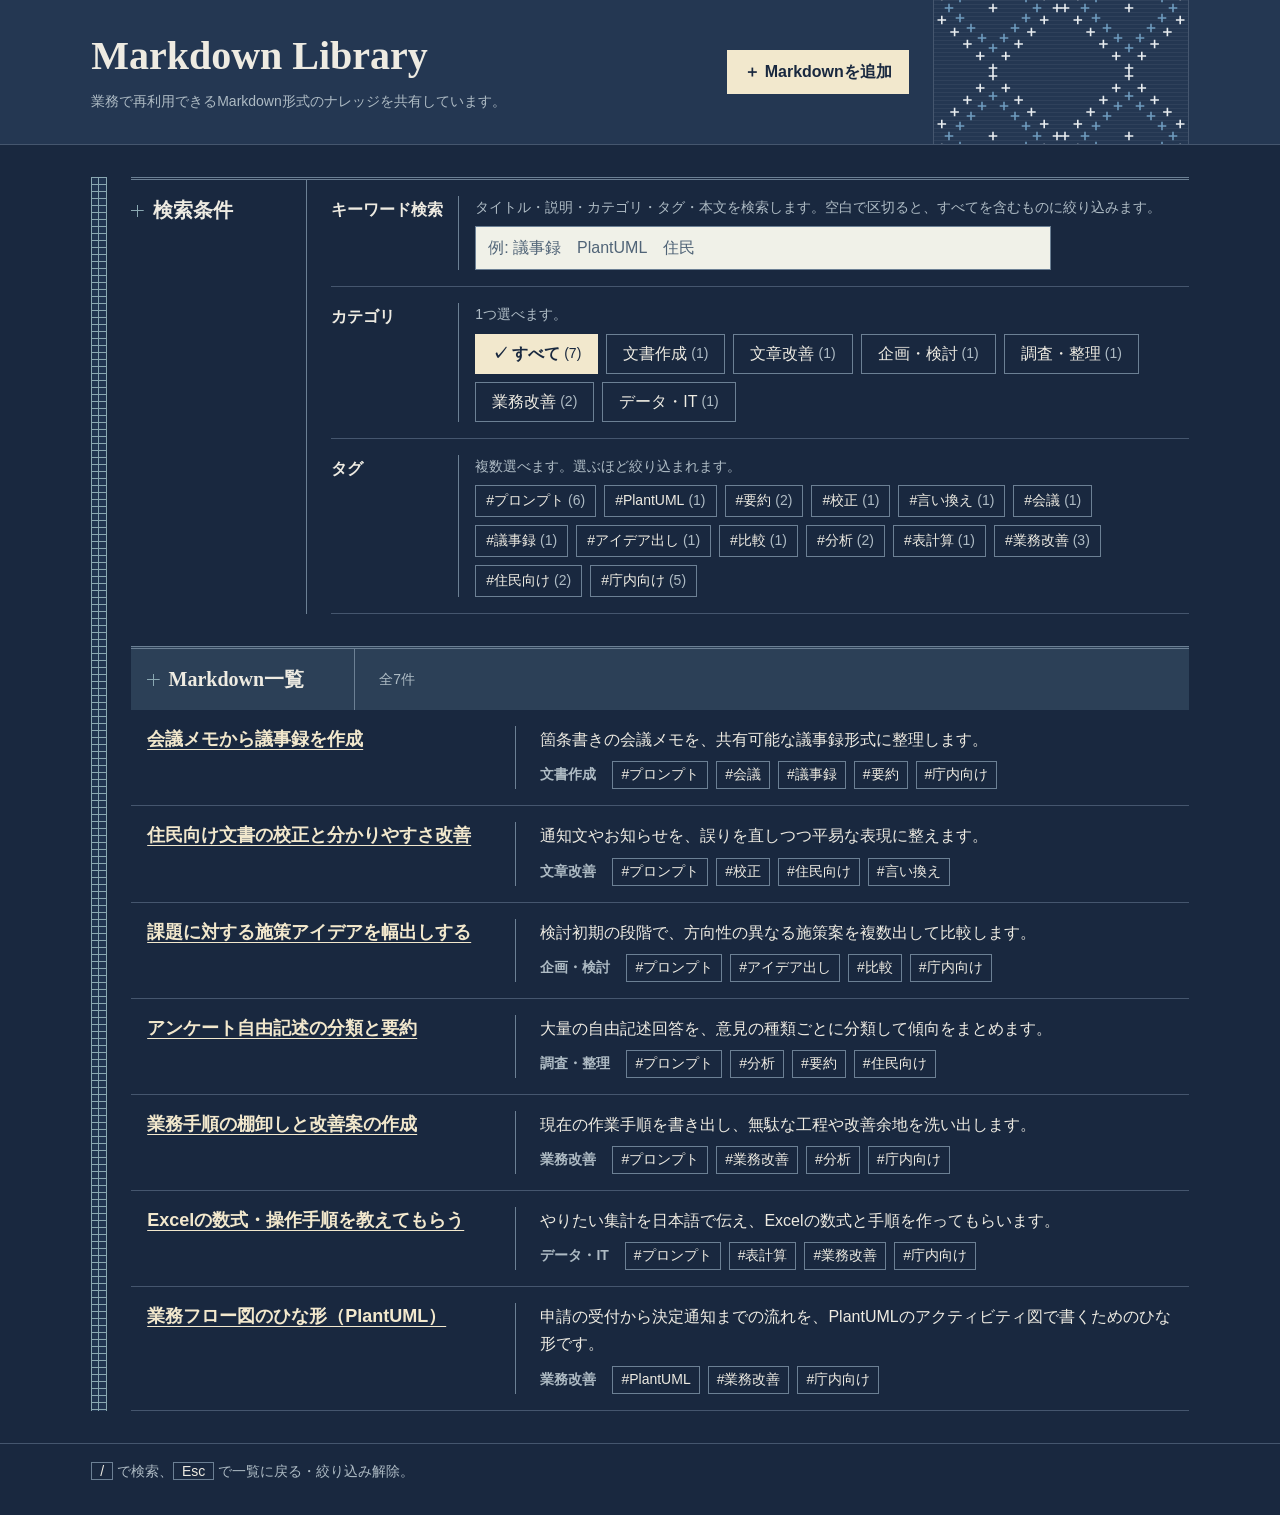
==== commit 8cd16a28: "Apply Okinawa Thread UI design to Markdown Library" ====
--- a/index.html
+++ b/index.html
@@ -4,7 +4,7 @@
 <meta charset="utf-8">
 <meta name="viewport" content="width=device-width, initial-scale=1">
 <title>Markdown Library</title>
-<link rel="icon" href="data:image/svg+xml,%3Csvg xmlns=%27http://www.w3.org/2000/svg%27 viewBox=%270 0 16 16%27%3E%3Crect width=%2716%27 height=%2716%27 rx=%273%27 fill=%27%2314548c%27/%3E%3Cpath d=%27M4 5h8M4 8h8M4 11h5%27 stroke=%27%23fff%27 stroke-width=%271.5%27 stroke-linecap=%27round%27/%3E%3C/svg%3E">
+<link rel="icon" href="data:image/svg+xml,%3Csvg xmlns=%27http://www.w3.org/2000/svg%27 viewBox=%270 0 16 16%27%3E%3Crect width=%2716%27 height=%2716%27 rx=%273%27 fill=%27%2319283f%27/%3E%3Cpath d=%27M4 5h8M4 8h8M4 11h5%27 stroke=%27%23fff%27 stroke-width=%271.5%27 stroke-linecap=%27round%27/%3E%3C/svg%3E">
 <link rel="stylesheet" href="css/style.css">
 </head>
 <body>
@@ -15,7 +15,8 @@
       <h1 class="site-title">Markdown Library</h1>
       <p class="site-lead">業務で再利用できるMarkdown形式のナレッジを共有しています。</p>
     </div>
-    <a class="button button-secondary" href="editor.html">＋ Markdownを追加</a>
+    <a class="button button-primary" href="editor.html">＋ Markdownを追加</a>
+    <span class="hero-pattern" aria-hidden="true"></span>
   </div>
 </header>
 
@@ -30,34 +31,44 @@
 
       <p id="skipped" class="notice notice-warning" hidden></p>
 
-      <div class="search-box">
-        <label class="search-label" for="search">キーワード検索</label>
-        <p id="search-hint" class="support-text">
-          タイトル・説明・カテゴリ・タグ・本文をまとめて検索します。空白で区切ると、すべてを含むものに絞り込みます。
-        </p>
-        <input id="search" class="input search-input" type="search" autocomplete="off"
-               placeholder="例: 議事録　PlantUML　住民" aria-describedby="search-hint">
-      </div>
+      <section class="chapter filters" aria-labelledby="filters-title">
+        <h2 id="filters-title" class="chapter-title">検索条件</h2>
+        <div class="filter-fields">
+          <div class="filter-row">
+            <label class="row-label" for="search">キーワード検索</label>
+            <div>
+              <p id="search-hint" class="support-text">
+                タイトル・説明・カテゴリ・タグ・本文を検索します。空白で区切ると、すべてを含むものに絞り込みます。
+              </p>
+              <input id="search" class="input search-input" type="search" autocomplete="off"
+                     placeholder="例: 議事録　PlantUML　住民" aria-describedby="search-hint">
+            </div>
+          </div>
 
-      <div class="filter-group">
-        <h2 class="filter-title">カテゴリ</h2>
-        <p class="support-text">業務領域による大分類です。1つだけ選べます。</p>
-        <div id="category-filter" class="chips"></div>
-      </div>
+          <div class="filter-row" role="group" aria-labelledby="category-title" aria-describedby="category-hint">
+            <h3 id="category-title" class="row-label">カテゴリ</h3>
+            <div>
+              <p id="category-hint" class="support-text">1つ選べます。</p>
+              <div id="category-filter" class="chips"></div>
+            </div>
+          </div>
 
-      <div class="filter-group">
-        <h2 class="filter-title">タグ</h2>
-        <p class="support-text">用途・形式・対象による分類です。選ぶほど絞り込まれます。</p>
-        <div id="tag-filter" class="chips"></div>
-      </div>
+          <div class="filter-row" role="group" aria-labelledby="tag-title" aria-describedby="tag-hint">
+            <h3 id="tag-title" class="row-label">タグ</h3>
+            <div>
+              <p id="tag-hint" class="support-text">複数選べます。選ぶほど絞り込まれます。</p>
+              <div id="tag-filter" class="chips"></div>
+            </div>
+          </div>
 
-      <div id="active-filters" class="active-filters" hidden></div>
+          <div id="active-filters" class="active-filters" hidden></div>
+        </div>
+      </section>
 
-      <div class="results-header">
-        <h2 class="results-title">Markdown一覧</h2>
+      <div class="chapter results-header">
+        <h2 class="chapter-title">Markdown一覧</h2>
         <span id="count" class="count"></span>
       </div>
-
       <div id="results" class="results"></div>
     </div>
 
--- a/css/style.css
+++ b/css/style.css
@@ -1,42 +1,27 @@
-/*
- * Markdown Library — 画面共通スタイル（外部フォント・CDN 不使用）
- *
- * 業務で「検索して、読んで、再利用する」ための実用サイトとして、
- * 装飾を抑え、情報の階層・余白・操作の重要度で構成する。
- * デジタル庁デザインシステム（DADS）の設計思想（階層・可読性・規則的な余白・
- * ボタンの役割分担・フォーカスの視認性）を、この規模に必要な分だけ取り入れている。
- *
- * 目次
- *   1. デザイントークン
- *   2. 基本
- *   3. レイアウト（ヘッダー・フッター）
- *   4. 部品（リンク・ボタン・フォーム・通知・チップ・タグ）
- *   5. 一覧画面
- *   6. 詳細画面・Markdown 本文
- *   7. 補助・レスポンシブ
- */
+/* Markdown Library — 糸の交点の共通スタイル */
+@import url("assets/tokens.css");
 
 /* ---------- 1. デザイントークン ---------- */
 
 :root {
-  /* 色: 白地・濃い文字・控えめな罫線を基本とし、アクセントは「リンクと主要操作」に限る */
-  --ink: #1a1a1a;          /* 本文 */
-  --ink-soft: #595959;     /* 補助情報（白地で 7:1） */
-  --line: #d9d9d9;         /* 区切りの罫線 */
-  --border: #767676;       /* 入力欄・操作部品の枠線（白地で 4.5:1） */
-  --surface: #f5f5f5;      /* コードや通知などの薄い面 */
-  --accent: #14548c;       /* リンク・主要操作（白地で 7.9:1） */
-  --accent-dark: #0e3f6b;
-  --accent-tint: #e8f0f7;
-  --danger: #b3261e;
-  --danger-tint: #fdf0ef;
-  --success: #1d6b3f;
-  --success-tint: #eaf5ee;
-  --warning-ink: #5c4400;
-  --warning-line: #b78103;
-  --warning-tint: #fff8e1;
-  --focus-ink: #1a1a1a;
-  --focus-ring: #ffd43d;
+  --ink: var(--ot-text);
+  --ink-soft: var(--ot-muted);
+  --line: var(--ot-line);
+  --border: var(--ot-rule);
+  --surface: var(--ot-rail);
+  --accent: var(--ot-cream);
+  --accent-dark: #fff7e3;
+  --danger: var(--ot-error);
+  --danger-tint: #382c3b;
+  --warning-ink: var(--ot-cream);
+  --warning-line: var(--ot-rule);
+  --warning-tint: var(--ot-header);
+  --paper: #faf7ef;
+  --paper-muted: #506477;
+  --paper-line: #b3bdc2;
+  --paper-code: #eaece4;
+  --page-gutter: clamp(1rem, 4vw, 3.25rem);
+  --label-width: 8rem;
 
   /* 余白: 4px を最小に 8px 基準で段階を限る（rem で文字サイズ設定に追従） */
   --s1: 0.25rem;  /*  4px */
@@ -54,15 +39,8 @@
   --fs-2xl: 1.5rem;
   --fs-3xl: 1.75rem;
 
-  /* 角丸は「操作部品」だけ。面・コード・通知は角を丸めない */
-  --radius-control: 4px;
-  --radius-tag: 2px;
-
-  --tap: 2.75rem;  /* 44px: 押しやすさの基準 */
-
-  /* 外部フォントは使わず、各 OS に標準で入っている日本語フォントを使う */
-  --font-sans: "Noto Sans JP", "Hiragino Sans", "Hiragino Kaku Gothic ProN",
-    "BIZ UDPGothic", "Yu Gothic UI", "Meiryo UI", "Meiryo", sans-serif;
+  --tap: 2.75rem;
+
   --font-mono: ui-monospace, "Cascadia Mono", "Consolas", "BIZ UDGothic",
     "Menlo", "Osaka-Mono", "MS Gothic", monospace;
 }
@@ -82,50 +60,76 @@
 
 body {
   margin: 0;
-  background: #fff;
+  background: var(--ot-ground);
   color: var(--ink);
-  font-family: var(--font-sans);
+  font-family: var(--ot-font-gothic);
+  overflow-wrap: anywhere;
   font-size: var(--fs-base);
-  line-height: 1.7;
-}
-
-/* フォーカスは常に表示する（キーボード操作）。黄色の内側＋黒の外側で、どの背景でも見える */
-:focus-visible {
-  outline: 3px solid var(--focus-ink);
+  line-height: var(--ot-line-height);
+}
+
+:focus-visible,
+[tabindex="-1"]:focus {
+  outline: var(--ot-focus-ring);
   outline-offset: 2px;
-  box-shadow: 0 0 0 2px var(--focus-ring);
-}
-
-/* 詳細を開いたときにフォーカスを移すが、輪郭線は表示しない */
-.detail:focus { outline: none; box-shadow: none; }
+  box-shadow: 0 0 0 2px var(--ot-ground);
+}
 
 /* ---------- 3. レイアウト ---------- */
 
 .container {
-  max-width: 60rem;
-  margin: 0 auto;
-  padding: 0 var(--s4);
+  max-width: 75rem;
+  margin-inline: auto;
+  padding-inline: var(--page-gutter);
+}
+
+main.container {
+  position: relative;
+  padding: var(--s5) var(--page-gutter) var(--s5)
+    calc(var(--page-gutter) + var(--ot-rail-width) + var(--s4));
+}
+
+main.container::before {
+  content: "";
+  position: absolute;
+  inset: var(--s5) auto var(--s5) var(--page-gutter);
+  width: var(--ot-rail-width);
+  box-sizing: border-box;
+  border-inline: 1px solid var(--ot-thread);
+  background:
+    linear-gradient(90deg, transparent calc(50% - .5px), var(--ot-thread) calc(50% - .5px),
+      var(--ot-thread) calc(50% + .5px), transparent calc(50% + .5px)),
+    repeating-linear-gradient(var(--ot-thread) 0 1px, transparent 1px 7px),
+    var(--ot-rail);
 }
 
 .site-header {
-  border-bottom: 1px solid var(--line);
+  background: var(--ot-hero);
+  border-bottom: var(--ot-row-line);
 }
 
 .site-header-inner {
   display: flex;
   align-items: center;
-  justify-content: space-between;
-  flex-wrap: wrap;
-  gap: var(--s2) var(--s4);
-  padding-top: var(--s3);
-  padding-bottom: var(--s3);
-}
+  gap: var(--s3) var(--s4);
+  min-height: 9rem;
+}
+
+.site-header-text { flex: 1; }
 
 .site-title {
   margin: 0;
-  font-size: var(--fs-2xl);
+  font-family: var(--ot-font-mincho);
+  font-size: clamp(1.65rem, 3.3vw, 2.5rem);
   font-weight: 700;
-  line-height: 1.4;
+  line-height: 1.3;
+}
+
+.hero-pattern {
+  align-self: stretch;
+  flex: 0 0 clamp(7rem, 22vw, 16rem);
+  background: url("assets/thread-pattern.svg") center / 17rem 16rem repeat;
+  border-inline: var(--ot-row-line);
 }
 
 .site-title a {
@@ -136,13 +140,12 @@
 .site-title a:hover { text-decoration: underline; }
 
 .site-lead {
-  margin: var(--s1) 0 0;
+  margin: var(--s2) 0 0;
   font-size: var(--fs-small);
   color: var(--ink-soft);
 }
 
 .site-footer {
-  margin-top: var(--s6);
   padding: var(--s3) 0 var(--s5);
   border-top: 1px solid var(--line);
   color: var(--ink-soft);
@@ -154,10 +157,9 @@
 kbd {
   padding: 0 var(--s2);
   border: 1px solid var(--border);
-  border-radius: var(--radius-tag);
   font-family: inherit;
   font-size: var(--fs-small);
-  background: #fff;
+  background: transparent;
   color: var(--ink);
 }
 
@@ -186,30 +188,29 @@
   font: inherit;
   font-weight: 700;
   line-height: 1.4;
-  white-space: nowrap;
+  text-align: center;
   text-decoration: none;
   border: 1px solid transparent;
-  border-radius: var(--radius-control);
   cursor: pointer;
 }
 
 .button:hover { text-decoration: none; }
 
 .button-primary {
-  background: var(--accent);
-  border-color: var(--accent);
-  color: #fff;
-}
-
-.button-primary:hover { background: var(--accent-dark); border-color: var(--accent-dark); color: #fff; }
+  background: var(--ot-cream);
+  border-color: var(--ot-cream);
+  color: var(--ot-ground);
+}
+
+.button-primary:hover { background: var(--accent-dark); color: var(--ot-ground); }
 
 .button-secondary {
-  background: #fff;
-  border-color: var(--accent);
-  color: var(--accent);
-}
-
-.button-secondary:hover { background: var(--accent-tint); color: var(--accent-dark); }
+  background: transparent;
+  border-color: var(--ot-thread);
+  color: var(--ink);
+}
+
+.button-secondary:hover { background: var(--surface); color: var(--ink); }
 
 .button-text {
   padding: 0 var(--s2);
@@ -233,7 +234,7 @@
   padding: 0 var(--s3);
   font-size: var(--fs-small);
   font-weight: 400;
-  background: #fff;
+  background: transparent;
   border-color: var(--border);
   color: var(--ink);
 }
@@ -241,23 +242,16 @@
 .button-quiet:hover { border-color: var(--ink); background: var(--surface); color: var(--ink); }
 
 .button:disabled {
-  background: #e8e8e8;
-  border-color: var(--line);
+  background: var(--surface);
+  border-color: var(--border);
   color: var(--ink-soft);
   cursor: not-allowed;
 }
 
-/* コピー済みなどの完了表示（文言も変わるため、色だけで伝えない） */
 .button.is-done {
-  background: var(--success);
-  border-color: var(--success);
-  color: #fff;
-}
-
-.button-quiet.is-done {
-  background: var(--success-tint);
-  border-color: var(--success);
-  color: var(--success);
+  background: var(--ot-lead);
+  border-color: var(--ot-lead);
+  color: var(--ot-ground);
 }
 
 /* コピーの結果で文言の長さが変わっても、ボタンの幅を動かさない */
@@ -272,18 +266,18 @@
   padding: var(--s2) 0.75rem;
   font: inherit;
   line-height: 1.5;
-  color: var(--ink);
-  background: #fff;
+  color: var(--ot-input-text);
+  background: var(--ot-input);
   border: 1px solid var(--border);
-  border-radius: var(--radius-control);
-}
-
-.input:hover { border-color: var(--ink); }
-.input::placeholder { color: var(--ink-soft); opacity: 1; }
+  border-radius: 0;
+}
+
+.input:hover { border-color: var(--ot-thread); }
+.input::placeholder { color: var(--paper-muted); opacity: 1; }
 
 .input[aria-invalid="true"] {
-  border-color: var(--danger);
-  box-shadow: inset 0 0 0 1px var(--danger);
+  border-color: var(--ot-error-line);
+  box-shadow: inset 0 0 0 2px var(--ot-error-line);
 }
 
 .support-text {
@@ -342,7 +336,7 @@
   font: inherit;
   line-height: 1.4;
   color: var(--ink);
-  background: #fff;
+  background: transparent;
   border: 1px solid var(--border);
   cursor: pointer;
 }
@@ -365,41 +359,26 @@
 .chip-count::before { content: "("; }
 .chip-count::after { content: ")"; }
 
-/* カテゴリ: 1つだけ選ぶ区分。四角く、選択中は塗りつぶす */
 .chip-category {
   min-height: 2.5rem;
-  padding: 0 var(--s3);
-  border-radius: var(--radius-control);
-}
-
-.chip-category.is-on {
-  background: var(--accent);
-  border-color: var(--accent);
-  color: #fff;
-  font-weight: 700;
-}
-
-.chip-category.is-on:hover { background: var(--accent-dark); border-color: var(--accent-dark); }
-.chip-category.is-on .chip-count { color: inherit; }
-
-/* タグ: 複数選べる補助的な分類。小さく、選択中は枠線を太くして太字にする */
+  padding: var(--s1) var(--s3);
+}
+
 .chip-tag {
   min-height: 2rem;
-  padding: 0 0.625rem;
-  font-size: var(--fs-small);
-  border-color: var(--border);
-  border-radius: var(--radius-tag);
-}
-
-.chip-tag.is-on {
-  background: var(--accent-tint);
-  border-color: var(--accent);
-  box-shadow: inset 0 0 0 1px var(--accent);
-  color: var(--accent-dark);
+  padding: var(--s1) 0.625rem;
+  font-size: var(--fs-small);
+}
+
+.chip.is-on {
+  background: var(--ot-cream);
+  border-color: var(--ot-cream);
+  color: var(--ot-ground);
   font-weight: 700;
 }
 
-.chip-tag.is-on:hover { background: #d6e5f2; }
+.chip.is-on:hover { background: var(--accent-dark); }
+.chip.is-on .chip-count { color: inherit; }
 
 /* 該当 0 件の選択肢（選べるが、結果は空になる）は破線で示す */
 .chip.is-empty {
@@ -415,9 +394,8 @@
   font-size: var(--fs-small);
   line-height: 1.7;
   color: var(--ink);
-  background: #fff;
+  background: transparent;
   border: 1px solid var(--border);
-  border-radius: var(--radius-tag);
 }
 
 .tag-button { min-height: 1.75rem; cursor: pointer; }
@@ -438,34 +416,62 @@
 
 /* ---------- 5. 一覧画面 ---------- */
 
-/* 検索: 見出し → 補足説明 → 入力欄 の順。入力欄は大きくしすぎない */
-.search-box {
-  max-width: 40rem;
-  margin: var(--s5) 0 var(--s4);
-}
-
-.search-label {
-  display: block;
-  margin-bottom: var(--s1);
-  font-size: var(--fs-lg);
+.chapter {
+  display: grid;
+  grid-template-columns: 11rem minmax(0, 1fr);
+  gap: var(--s4);
+  border-top: var(--ot-chapter-rule);
+}
+
+.chapter-title {
+  margin: 0;
+  padding: var(--s3) 0;
+  font-family: var(--ot-font-mincho);
+  font-size: var(--fs-xl);
+  line-height: 1.45;
+}
+
+.chapter-title::before,
+#detail-view .detail-title::before {
+  content: "";
+  display: inline-block;
+  width: .62em;
+  height: .62em;
+  margin-right: .45em;
+  background:
+    linear-gradient(var(--ot-thread), var(--ot-thread)) center / 100% 1px no-repeat,
+    linear-gradient(var(--ot-thread), var(--ot-thread)) center / 1px 100% no-repeat;
+}
+
+.chapter > .chapter-title {
+  padding-right: var(--s3);
+  border-right: var(--ot-axis);
+}
+
+.filter-row {
+  display: grid;
+  grid-template-columns: var(--label-width) minmax(0, 1fr);
+  gap: var(--s3);
+  padding: var(--s3) 0;
+  border-bottom: var(--ot-row-line);
+}
+
+.row-label {
+  margin: 0;
+  padding-right: var(--s2);
+  border-right: var(--ot-axis);
+  font-size: var(--fs-base);
   font-weight: 700;
 }
 
-.filter-group { margin-bottom: var(--s4); }
-
-.filter-title {
-  margin: 0 0 var(--s1);
-  font-size: var(--fs-base);
-  line-height: 1.5;
-}
-
-/* 現在の絞り込み条件。面や色は付けず、解除できる語として並べる */
+.search-input { max-width: 36rem; }
+
 .active-filters {
   display: flex;
   flex-wrap: wrap;
   align-items: center;
   gap: var(--s2);
-  margin: 0 0 var(--s3);
+  margin-top: var(--s3);
 }
 
 .active-label {
@@ -482,13 +488,12 @@
   font: inherit;
   font-size: var(--fs-small);
   color: var(--ink);
-  background: #fff;
+  background: transparent;
   border: 1px solid var(--border);
-  border-radius: var(--radius-tag);
   cursor: pointer;
 }
 
-.active-item:hover { border-color: var(--danger); background: var(--danger-tint); }
+.active-item:hover { border-color: var(--ot-thread); background: var(--surface); }
 .active-x { font-size: var(--fs-lg); line-height: 1; }
 
 .active-reset {
@@ -506,21 +511,12 @@
 
 .active-reset:hover { color: var(--accent-dark); text-decoration-thickness: 3px; }
 
-/* 一覧: 画像のないテキスト情報なので、枠を付けず罫線で区切る縦のリストにする */
 .results-header {
-  display: flex;
-  align-items: baseline;
-  flex-wrap: wrap;
-  gap: var(--s1) var(--s3);
+  grid-template-columns: 13rem minmax(0, 1fr);
+  align-items: center;
   margin-top: var(--s5);
-  padding-top: var(--s4);
-  border-top: 1px solid var(--line);
-}
-
-.results-title {
-  margin: 0;
-  font-size: var(--fs-xl);
-  line-height: 1.5;
+  background: var(--ot-header);
+  padding-inline: var(--s3);
 }
 
 .count {
@@ -530,13 +526,19 @@
 
 .entry {
   position: relative;
-  padding: var(--s3) 0;
-  border-bottom: 1px solid var(--line);
+  display: grid;
+  grid-template-columns: minmax(0, 36%) minmax(0, 1fr);
+  column-gap: var(--s4);
+  border-bottom: var(--ot-row-line);
+  padding: var(--s3);
 }
 
 /* 主役はタイトル。リンクの当たりは行全体に広げ、タグなど他の操作はその上に出す */
 .entry-title {
-  margin: 0 0 var(--s1);
+  grid-row: span 2;
+  margin: 0;
+  padding-right: var(--s3);
+  border-right: var(--ot-axis);
   font-size: var(--fs-lg);
   line-height: 1.5;
 }
@@ -559,6 +561,7 @@
 }
 
 .entry-meta {
+  grid-column: 2;
   position: relative;
   display: flex;
   flex-wrap: wrap;
@@ -597,12 +600,13 @@
 }
 
 .detail-header {
-  padding-bottom: var(--s4);
-  border-bottom: 1px solid var(--line);
+  padding: var(--s3) 0 var(--s4);
+  border-top: var(--ot-chapter-rule);
 }
 
 .detail-title {
   margin: 0 0 var(--s3);
+  font-family: var(--ot-font-mincho);
   font-size: var(--fs-3xl);
   line-height: 1.4;
 }
@@ -624,13 +628,14 @@
 .detail-meta-row:last-child { margin-bottom: 0; }
 
 .detail-meta dt {
-  flex: 0 0 4.5em;
+  flex: 0 0 5.5em;
+  border-right: var(--ot-axis);
   font-size: var(--fs-small);
   font-weight: 700;
   color: var(--ink-soft);
 }
 
-.detail-meta dd { margin: 0; }
+.detail-meta dd { margin: 0; min-width: 0; }
 
 .detail-tags {
   display: flex;
@@ -644,7 +649,7 @@
   align-items: center;
   flex-wrap: wrap;
   gap: var(--s2) var(--s3);
-  margin: var(--s4) 0 var(--s2);
+  margin: 0 0 var(--s3);
 }
 
 .detail-actions-note {
@@ -657,7 +662,15 @@
 /* 本文: 行間を広めにとり、見出しは太さと前後の余白で階層を示す */
 /* 見出しは文書構造上 h3〜h6 で出力し、見た目は元のレベル（md-h1〜md-h6）に合わせる */
 .markdown-body {
-  margin-top: var(--s5);
+  --ink: var(--ot-input-text);
+  --ink-soft: var(--paper-muted);
+  --line: var(--paper-line);
+  --border: var(--paper-muted);
+  --surface: var(--paper-code);
+  margin-top: var(--s4);
+  padding: clamp(1rem, 3vw, 2.25rem);
+  background: var(--paper);
+  color: var(--ink);
   line-height: 1.85;
   overflow-wrap: anywhere;
 }
@@ -697,8 +710,7 @@
   padding: 0 var(--s1);
   font-family: var(--font-mono);
   font-size: 0.9em;
-  background: #ececec;
-  border-radius: var(--radius-tag);
+  background: var(--paper-code);
 }
 
 /* コードブロック: 業務文書中の引用例として、薄い面と罫線で示す。言語名とコピーは上の帯に置く */
@@ -718,6 +730,7 @@
 }
 
 .code-lang {
+  min-width: 0;
   font-family: var(--font-mono);
   font-size: var(--fs-small);
   font-weight: 700;
@@ -756,15 +769,44 @@
   border: 0;
 }
 
-@media (max-width: 640px) {
-  .container { padding: 0 var(--s3); }
-  .site-title { font-size: var(--fs-xl); }
+@media (max-width: 780px) {
+  .hero-pattern { display: none; }
+}
+
+@media (max-width: 599px) {
+  :root { --ot-rail-width: 8px; }
+
+  main.container {
+    padding: var(--s3) var(--page-gutter) var(--s4)
+      calc(var(--page-gutter) + var(--ot-rail-width) + var(--s2));
+  }
+
+  main.container::before { inset-block: var(--s3) var(--s4); }
+  .site-header-inner {
+    align-items: flex-start;
+    flex-direction: column;
+    justify-content: center;
+    min-height: auto;
+    padding-block: var(--s3);
+  }
+
+  .chapter, .filter-row, .entry { grid-template-columns: minmax(0, 1fr); }
+  .chapter { gap: 0; }
+  .chapter > .chapter-title { border-right: 0; padding-bottom: var(--s2); }
+  .filter-row { gap: var(--s1); }
+  .row-label, .entry-title { border-right: 0; padding-right: 0; }
+  .results-header { grid-template-columns: minmax(0, 1fr); padding-bottom: var(--s2); }
+  .entry { padding-inline: 0; }
+  .entry-title { grid-row: auto; margin-bottom: var(--s1); }
+  .entry-meta { grid-column: auto; }
   .detail-title { font-size: var(--fs-2xl); }
   .markdown-body .md-h1 { font-size: var(--fs-xl); }
   .markdown-body .md-h2 { font-size: var(--fs-lg); }
   .detail-meta-row { flex-direction: column; gap: 0; }
-  .detail-meta dt { flex-basis: auto; }
+  .detail-meta dt { border-right: 0; flex-basis: auto; }
   .detail-actions [data-copy-entry] { flex: 1 1 100%; }
+  .code-block-bar { gap: var(--s2); padding-inline: var(--s2); }
+  .code-copy { min-width: 0; padding-inline: var(--s2); }
 }
 
 /* 強制カラー（高コントラストモード）でも枠線が消えないようにする */
